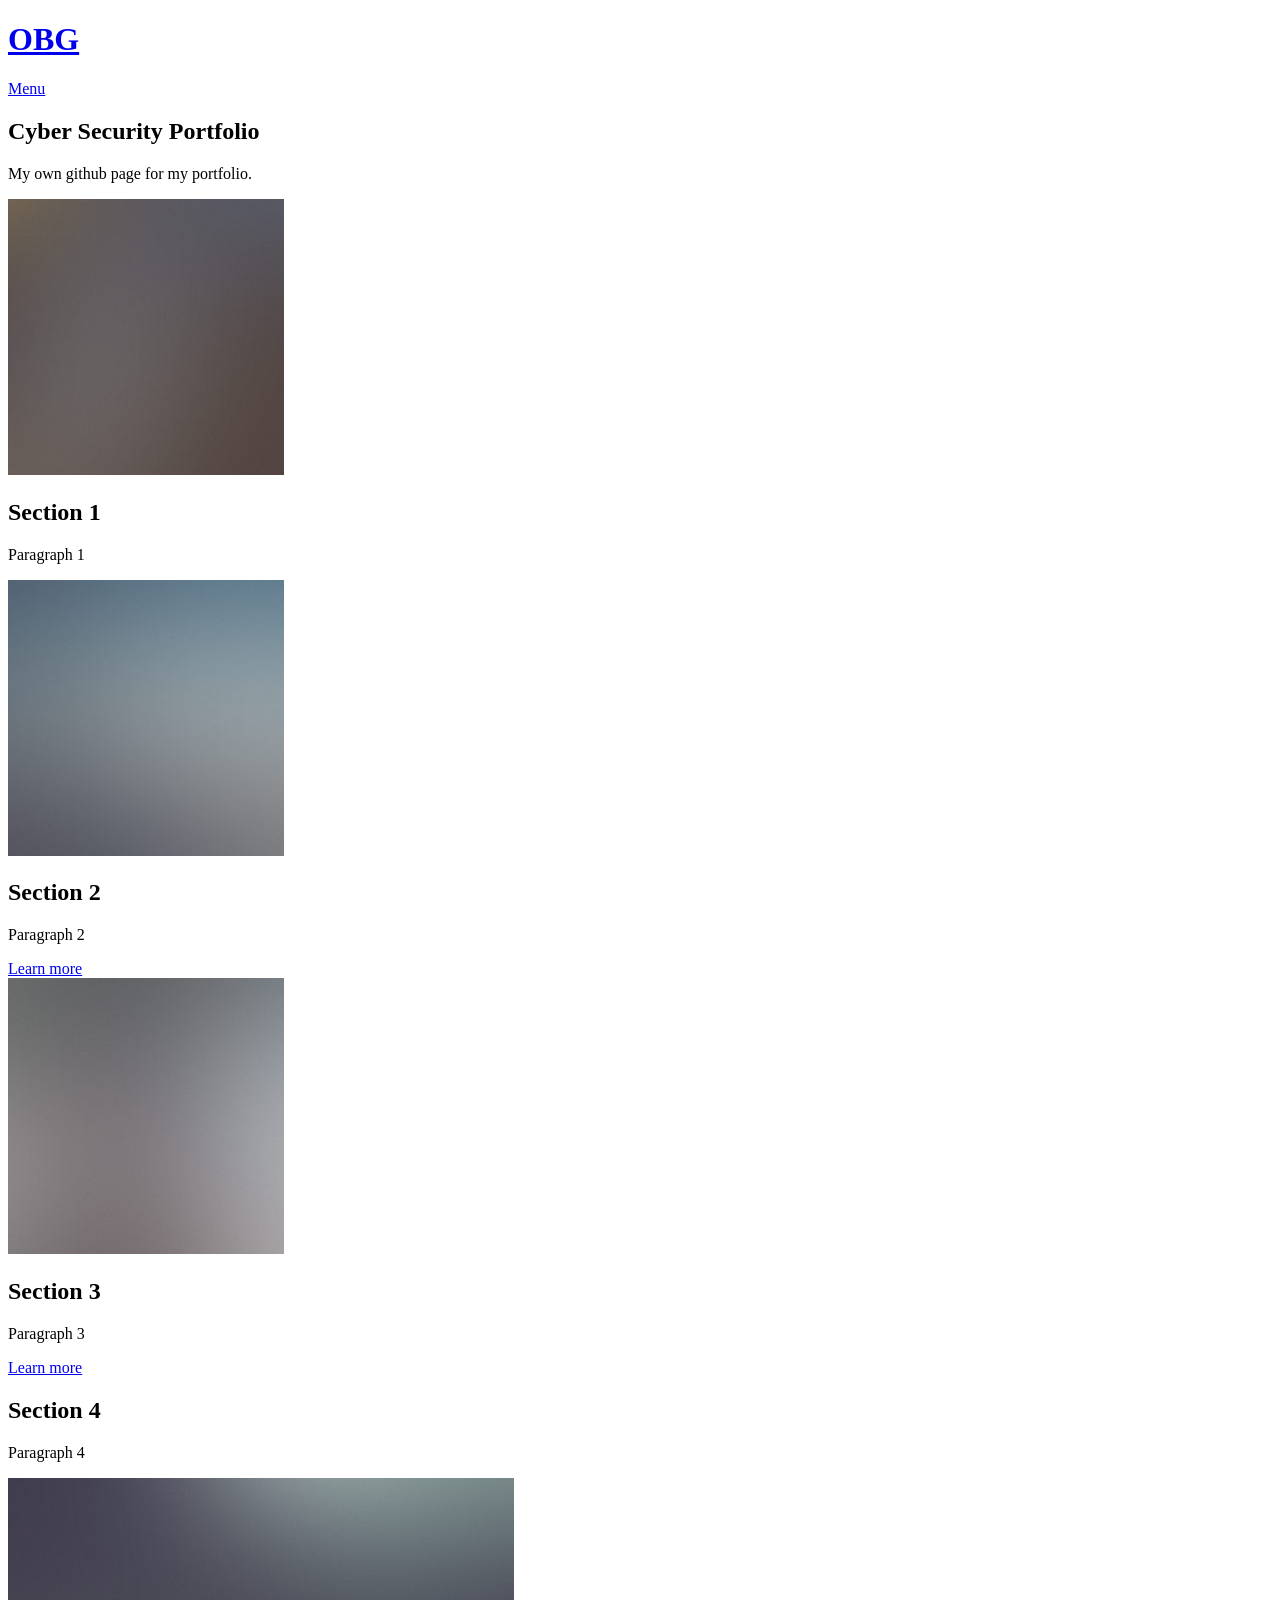
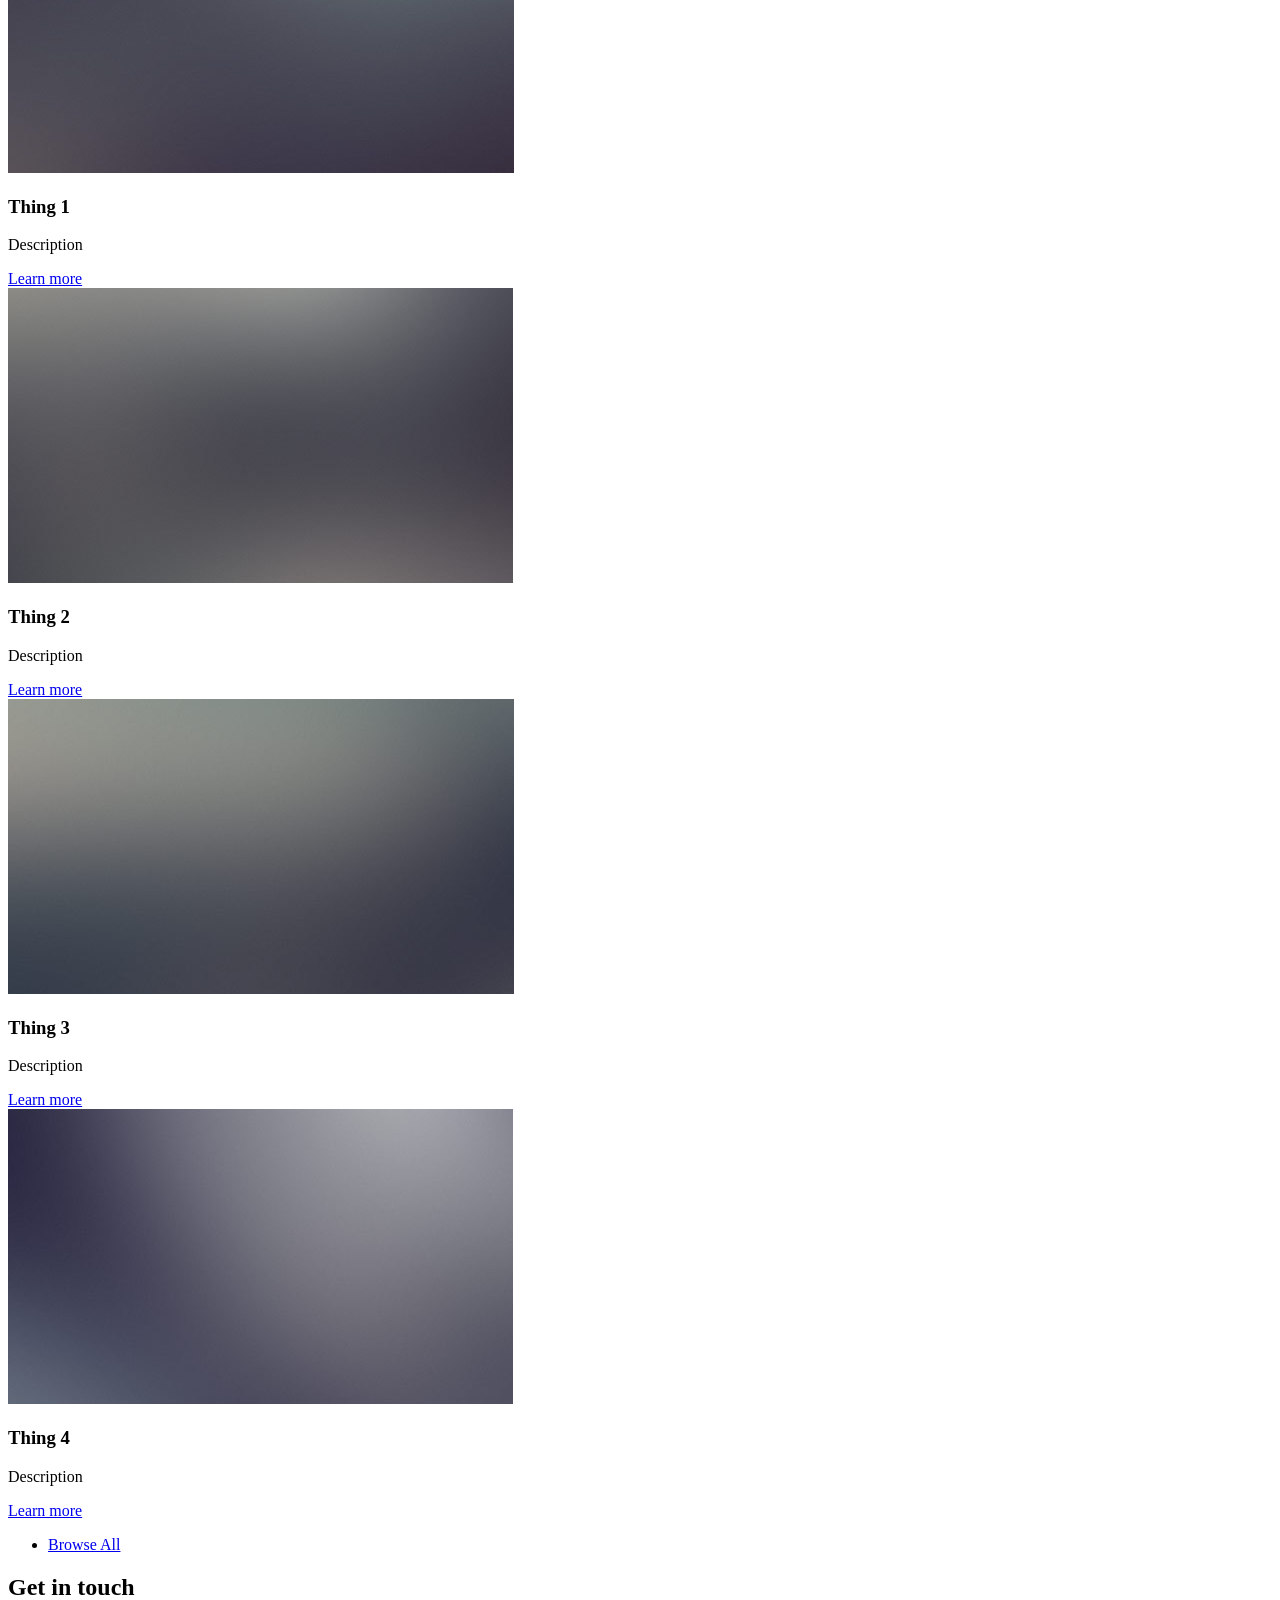
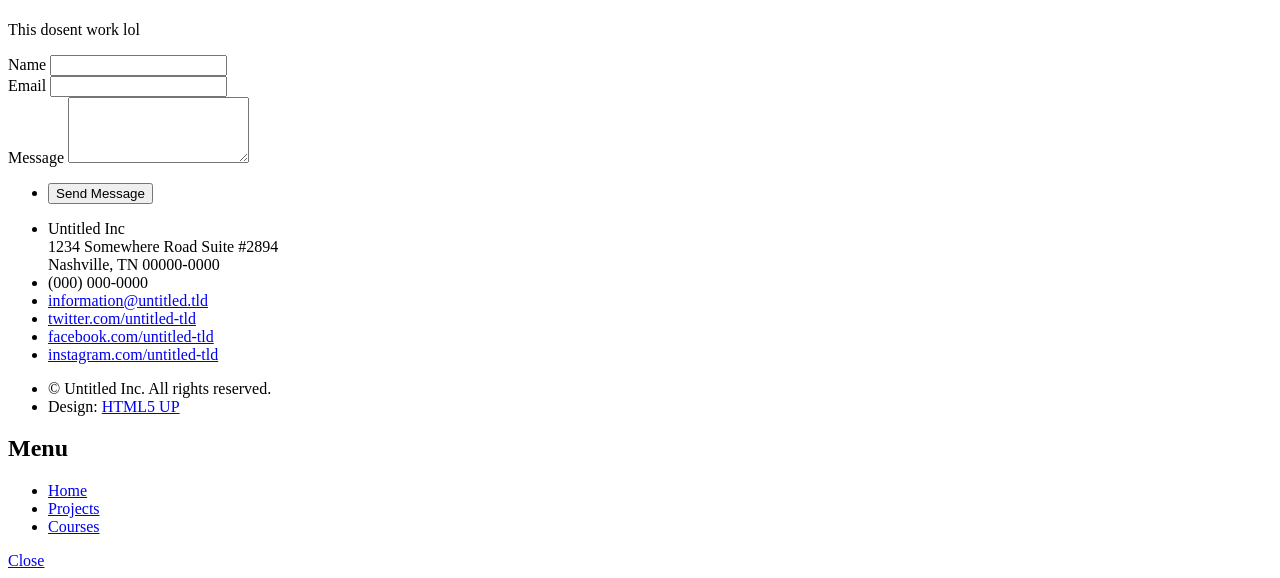
==== index.html @ 57b487f6 "Update index.html" ====
<!DOCTYPE HTML>
<!--
	Solid State by HTML5 UP
	html5up.net | @ajlkn
	Free for personal and commercial use under the CCA 3.0 license (html5up.net/license)
-->
<html>
	<head>
		<title>Solid State by HTML5 UP</title>
		<meta charset="utf-8" />
		<meta name="viewport" content="width=device-width, initial-scale=1, user-scalable=no" />
		<link rel="stylesheet" href="assets/css/main.css" />
		<noscript><link rel="stylesheet" href="assets/css/noscript.css" /></noscript>
	</head>
	<body class="is-preload">

		<!-- Page Wrapper -->
			<div id="page-wrapper">

				<!-- Header -->
					<header id="header" class="alt">
						<h1><a href="index.html">OBG</a></h1>
						<nav>
							<a href="#menu">Menu</a>
						</nav>
					</header>

				<!-- Menu -->
					<nav id="menu">
						<div class="inner">
							<h2>Menu</h2>
							<ul class="links">
								<li><a href="index.html">Home</a></li>
								<li><a href="generic.html">Projects</a></li>
								<li><a href="elements.html">Courses</a></li>
							</ul>
							<a href="#" class="close">Close</a>
						</div>
					</nav>

				<!-- Banner -->
					<section id="banner">
						<div class="inner">
							<div class="logo"><span class="icon fa-gem"></span></div>
							<h2>Cyber Security Portfolio</h2>
							<p>My own github page for my portfolio.</p>
						</div>
					</section>

				<!-- Wrapper -->
					<section id="wrapper">

						<!-- One -->
							<section id="one" class="wrapper spotlight style1">
								<div class="inner">
									<a href="#" class="image"><img src="images/pic01.jpg" alt="" /></a>
									<div class="content">
										<h2 class="major">Section 1</h2>
										<p>Paragraph 1</p>
									</div>
								</div>
							</section>

						<!-- Two -->
							<section id="two" class="wrapper alt spotlight style2">
								<div class="inner">
									<a href="#" class="image"><img src="images/pic02.jpg" alt="" /></a>
									<div class="content">
										<h2 class="major">Section 2</h2>
										<p>Paragraph 2</p>
										<a href="#" class="special">Learn more</a>
									</div>
								</div>
							</section>

						<!-- Three -->
							<section id="three" class="wrapper spotlight style3">
								<div class="inner">
									<a href="#" class="image"><img src="images/pic03.jpg" alt="" /></a>
									<div class="content">
										<h2 class="major">Section 3</h2>
										<p>Paragraph 3</p>
										<a href="#" class="special">Learn more</a>
									</div>
								</div>
							</section>

						<!-- Four -->
							<section id="four" class="wrapper alt style1">
								<div class="inner">
									<h2 class="major">Section 4</h2>
									<p>Paragraph 4</p>
									<section class="features">
										<article>
											<a href="#" class="image"><img src="images/pic04.jpg" alt="" /></a>
											<h3 class="major">Thing 1</h3>
											<p>Description</p>
											<a href="#" class="special">Learn more</a>
										</article>
										<article>
											<a href="#" class="image"><img src="images/pic05.jpg" alt="" /></a>
											<h3 class="major">Thing 2</h3>
											<p>Description</p>
											<a href="#" class="special">Learn more</a>
										</article>
										<article>
											<a href="#" class="image"><img src="images/pic06.jpg" alt="" /></a>
											<h3 class="major">Thing 3</h3>
											<p>Description</p>
											<a href="#" class="special">Learn more</a>
										</article>
										<article>
											<a href="#" class="image"><img src="images/pic07.jpg" alt="" /></a>
											<h3 class="major">Thing 4</h3>
											<p>Description</p>
											<a href="#" class="special">Learn more</a>
										</article>
									</section>
									<ul class="actions">
										<li><a href="#" class="button">Browse All</a></li>
									</ul>
								</div>
							</section>

					</section>

				<!-- Footer -->
					<section id="footer">
						<div class="inner">
							<h2 class="major">Get in touch</h2>
							<p>This dosent work lol</p>
							<form method="post" action="#">
								<div class="fields">
									<div class="field">
										<label for="name">Name</label>
										<input type="text" name="name" id="name" />
									</div>
									<div class="field">
										<label for="email">Email</label>
										<input type="email" name="email" id="email" />
									</div>
									<div class="field">
										<label for="message">Message</label>
										<textarea name="message" id="message" rows="4"></textarea>
									</div>
								</div>
								<ul class="actions">
									<li><input type="submit" value="Send Message" /></li>
								</ul>
							</form>
							<ul class="contact">
								<li class="icon solid fa-home">
									Untitled Inc<br />
									1234 Somewhere Road Suite #2894<br />
									Nashville, TN 00000-0000
								</li>
								<li class="icon solid fa-phone">(000) 000-0000</li>
								<li class="icon solid fa-envelope"><a href="#">information@untitled.tld</a></li>
								<li class="icon brands fa-twitter"><a href="#">twitter.com/untitled-tld</a></li>
								<li class="icon brands fa-facebook-f"><a href="#">facebook.com/untitled-tld</a></li>
								<li class="icon brands fa-instagram"><a href="#">instagram.com/untitled-tld</a></li>
							</ul>
							<ul class="copyright">
								<li>&copy; Untitled Inc. All rights reserved.</li><li>Design: <a href="http://html5up.net">HTML5 UP</a></li>
							</ul>
						</div>
					</section>

			</div>

		<!-- Scripts -->
			<script src="assets/js/jquery.min.js"></script>
			<script src="assets/js/jquery.scrollex.min.js"></script>
			<script src="assets/js/browser.min.js"></script>
			<script src="assets/js/breakpoints.min.js"></script>
			<script src="assets/js/util.js"></script>
			<script src="assets/js/main.js"></script>

	</body>
</html>
---- assets/css/main.css ----
@import url(fontawesome-all.min.css);
@import url("https://fonts.googleapis.com/css?family=Raleway:200,700|Source+Sans+Pro:300,600,300italic,600italic");

/*
	Solid State by HTML5 UP
	html5up.net | @ajlkn
	Free for personal and commercial use under the CCA 3.0 license (html5up.net/license)
*/

html, body, div, span, applet, object,
iframe, h1, h2, h3, h4, h5, h6, p, blockquote,
pre, a, abbr, acronym, address, big, cite,
code, del, dfn, em, img, ins, kbd, q, s, samp,
small, strike, strong, sub, sup, tt, var, b,
u, i, center, dl, dt, dd, ol, ul, li, fieldset,
form, label, legend, table, caption, tbody,
tfoot, thead, tr, th, td, article, aside,
canvas, details, embed, figure, figcaption,
footer, header, hgroup, menu, nav, output, ruby,
section, summary, time, mark, audio, video {
	margin: 0;
	padding: 0;
	border: 0;
	font-size: 100%;
	font: inherit;
	vertical-align: baseline;}

article, aside, details, figcaption, figure,
footer, header, hgroup, menu, nav, section {
	display: block;}

body {
	line-height: 1;
}

ol, ul {
	list-style: none;
}

blockquote, q {
	quotes: none;
}

	blockquote:before, blockquote:after, q:before, q:after {
		content: '';
		content: none;
	}

table {
	border-collapse: collapse;
	border-spacing: 0;
}

body {
	-webkit-text-size-adjust: none;
}

mark {
	background-color: transparent;
	color: inherit;
}

input::-moz-focus-inner {
	border: 0;
	padding: 0;
}

input, select, textarea {
	-moz-appearance: none;
	-webkit-appearance: none;
	-ms-appearance: none;
	appearance: none;
}

/* Basic */

	@-ms-viewport {
		width: device-width;
	}

	body {
		-ms-overflow-style: scrollbar;
	}

	@media screen and (max-width: 480px) {

		html, body {
			min-width: 320px;
		}

	}

	html {
		box-sizing: border-box;
	}

	*, *:before, *:after {
		box-sizing: inherit;
	}

	body {
		background-color: #2e3141;
		background-image: linear-gradient(to top, rgba(46, 49, 65, 0.8), rgba(46, 49, 65, 0.8)), url("../../images/bg.jpg");
		background-size: auto, cover;
		background-attachment: fixed, fixed;
		background-position: center, center;
	}

		body.is-preload *, body.is-preload *:before, body.is-preload *:after {
			-moz-animation: none !important;
			-webkit-animation: none !important;
			-ms-animation: none !important;
			animation: none !important;
			-moz-transition: none !important;
			-webkit-transition: none !important;
			-ms-transition: none !important;
			transition: none !important;
		}

/* Type */

	body, input, select, textarea {
		color: #ffffff;
		font-family: "Source Sans Pro", Helvetica, sans-serif;
		font-size: 16.5pt;
		font-weight: 300;
		line-height: 1.65;
	}

		@media screen and (max-width: 1680px) {

			body, input, select, textarea {
				font-size: 13pt;
			}

		}

		@media screen and (max-width: 1280px) {

			body, input, select, textarea {
				font-size: 12pt;
			}

		}

		@media screen and (max-width: 980px) {

			body, input, select, textarea {
				font-size: 12pt;
			}

		}

		@media screen and (max-width: 736px) {

			body, input, select, textarea {
				font-size: 12pt;
			}

		}

		@media screen and (max-width: 480px) {

			body, input, select, textarea {
				font-size: 12pt;
			}

		}

	a {
		-moz-transition: color 0.2s ease-in-out, border-bottom-color 0.2s ease-in-out;
		-webkit-transition: color 0.2s ease-in-out, border-bottom-color 0.2s ease-in-out;
		-ms-transition: color 0.2s ease-in-out, border-bottom-color 0.2s ease-in-out;
		transition: color 0.2s ease-in-out, border-bottom-color 0.2s ease-in-out;
		border-bottom: dotted 1px rgba(255, 255, 255, 0.35);
		color: #ffffff;
		text-decoration: none;
	}

		a:hover {
			border-bottom-color: transparent;
			color: #ffffff !important;
		}

		a.special:not(.button) {
			text-decoration: none;
			border-bottom: 0;
			display: block;
			font-family: Raleway, Helvetica, sans-serif;
			font-size: 0.8em;
			font-weight: 700;
			letter-spacing: 0.1em;
			margin: 0 0 2em 0;
			text-transform: uppercase;
		}

			a.special:not(.button):before {
				-moz-osx-font-smoothing: grayscale;
				-webkit-font-smoothing: antialiased;
				display: inline-block;
				font-style: normal;
				font-variant: normal;
				text-rendering: auto;
				line-height: 1;
				text-transform: none !important;
				font-family: 'Font Awesome 5 Free';
				font-weight: 900;
			}

			a.special:not(.button):before {
				-moz-transition: background-color 0.2s ease-in-out;
				-webkit-transition: background-color 0.2s ease-in-out;
				-ms-transition: background-color 0.2s ease-in-out;
				transition: background-color 0.2s ease-in-out;
				border-radius: 100%;
				border: solid 2px rgba(255, 255, 255, 0.125);
				content: '\f105';
				display: inline-block;
				font-size: 1.25em;
				height: 2em;
				line-height: 1.75em;
				margin-right: 0.85em;
				text-align: center;
				text-indent: 0.15em;
				vertical-align: middle;
				width: 2em;
			}

			a.special:not(.button):hover:before {
				background-color: rgba(255, 255, 255, 0.025);
			}

			a.special:not(.button):active:before {
				background-color: rgba(255, 255, 255, 0.075);
			}

	strong, b {
		color: #ffffff;
		font-weight: 600;
	}

	em, i {
		font-style: italic;
	}

	p {
		margin: 0 0 2em 0;
	}

	h1, h2, h3, h4, h5, h6 {
		color: #ffffff;
		font-family: Raleway, Helvetica, sans-serif;
		font-weight: 700;
		letter-spacing: 0.1em;
		margin: 0 0 1em 0;
		text-transform: uppercase;
	}

		h1 a, h2 a, h3 a, h4 a, h5 a, h6 a {
			color: inherit;
			text-decoration: none;
			border-bottom: 0;
		}

		h1 span, h2 span, h3 span, h4 span, h5 span, h6 span {
			font-weight: 200;
		}

		h1.major, h2.major, h3.major, h4.major, h5.major, h6.major {
			padding-bottom: 1em;
			border-bottom: solid 2px rgba(255, 255, 255, 0.125);
		}

	h2 {
		font-size: 1.2em;
	}

	h3 {
		font-size: 0.9em;
	}

	h4 {
		font-size: 0.7em;
	}

	h5 {
		font-size: 0.7em;
	}

	h6 {
		font-size: 0.7em;
	}

	@media screen and (max-width: 736px) {

		h2 {
			font-size: 1em;
		}

		h3 {
			font-size: 0.8em;
		}

	}

	sub {
		font-size: 0.8em;
		position: relative;
		top: 0.5em;
	}

	sup {
		font-size: 0.8em;
		position: relative;
		top: -0.5em;
	}

	blockquote {
		border-left: solid 4px rgba(255, 255, 255, 0.125);
		font-style: italic;
		margin: 0 0 2em 0;
		padding: 0.5em 0 0.5em 2em;
	}

	code {
		background: rgba(255, 255, 255, 0.025);
		border-radius: 5px;
		border: solid 2px rgba(255, 255, 255, 0.125);
		font-family: "Courier New", monospace;
		font-size: 0.9em;
		margin: 0 0.25em;
		padding: 0.25em 0.65em;
	}

	pre {
		-webkit-overflow-scrolling: touch;
		font-family: "Courier New", monospace;
		font-size: 0.9em;
		margin: 0 0 2em 0;
	}

		pre code {
			display: block;
			line-height: 1.75em;
			padding: 1em 1.5em;
			overflow-x: auto;
		}

	hr {
		border: 0;
		border-bottom: solid 2px rgba(255, 255, 255, 0.125);
		margin: 2.5em 0;
	}

		hr.major {
			margin: 4em 0;
		}

	.align-left {
		text-align: left;
	}

	.align-center {
		text-align: center;
	}

	.align-right {
		text-align: right;
	}

/* Row */

	.row {
		display: flex;
		flex-wrap: wrap;
		box-sizing: border-box;
		align-items: stretch;
	}

		.row > * {
			box-sizing: border-box;
		}

		.row.gtr-uniform > * > :last-child {
			margin-bottom: 0;
		}

		.row.aln-left {
			justify-content: flex-start;
		}

		.row.aln-center {
			justify-content: center;
		}

		.row.aln-right {
			justify-content: flex-end;
		}

		.row.aln-top {
			align-items: flex-start;
		}

		.row.aln-middle {
			align-items: center;
		}

		.row.aln-bottom {
			align-items: flex-end;
		}

		.row > .imp {
			order: -1;
		}

		.row > .col-1 {
			width: 8.33333%;
		}

		.row > .off-1 {
			margin-left: 8.33333%;
		}

		.row > .col-2 {
			width: 16.66667%;
		}

		.row > .off-2 {
			margin-left: 16.66667%;
		}

		.row > .col-3 {
			width: 25%;
		}

		.row > .off-3 {
			margin-left: 25%;
		}

		.row > .col-4 {
			width: 33.33333%;
		}

		.row > .off-4 {
			margin-left: 33.33333%;
		}

		.row > .col-5 {
			width: 41.66667%;
		}

		.row > .off-5 {
			margin-left: 41.66667%;
		}

		.row > .col-6 {
			width: 50%;
		}

		.row > .off-6 {
			margin-left: 50%;
		}

		.row > .col-7 {
			width: 58.33333%;
		}

		.row > .off-7 {
			margin-left: 58.33333%;
		}

		.row > .col-8 {
			width: 66.66667%;
		}

		.row > .off-8 {
			margin-left: 66.66667%;
		}

		.row > .col-9 {
			width: 75%;
		}

		.row > .off-9 {
			margin-left: 75%;
		}

		.row > .col-10 {
			width: 83.33333%;
		}

		.row > .off-10 {
			margin-left: 83.33333%;
		}

		.row > .col-11 {
			width: 91.66667%;
		}

		.row > .off-11 {
			margin-left: 91.66667%;
		}

		.row > .col-12 {
			width: 100%;
		}

		.row > .off-12 {
			margin-left: 100%;
		}

		.row.gtr-0 {
			margin-top: 0;
			margin-left: 0em;
		}

			.row.gtr-0 > * {
				padding: 0 0 0 0em;
			}

			.row.gtr-0.gtr-uniform {
				margin-top: 0em;
			}

				.row.gtr-0.gtr-uniform > * {
					padding-top: 0em;
				}

		.row.gtr-25 {
			margin-top: 0;
			margin-left: -0.4375em;
		}

			.row.gtr-25 > * {
				padding: 0 0 0 0.4375em;
			}

			.row.gtr-25.gtr-uniform {
				margin-top: -0.4375em;
			}

				.row.gtr-25.gtr-uniform > * {
					padding-top: 0.4375em;
				}

		.row.gtr-50 {
			margin-top: 0;
			margin-left: -0.875em;
		}

			.row.gtr-50 > * {
				padding: 0 0 0 0.875em;
			}

			.row.gtr-50.gtr-uniform {
				margin-top: -0.875em;
			}

				.row.gtr-50.gtr-uniform > * {
					padding-top: 0.875em;
				}

		.row {
			margin-top: 0;
			margin-left: -1.75em;
		}

			.row > * {
				padding: 0 0 0 1.75em;
			}

			.row.gtr-uniform {
				margin-top: -1.75em;
			}

				.row.gtr-uniform > * {
					padding-top: 1.75em;
				}

		.row.gtr-150 {
			margin-top: 0;
			margin-left: -2.625em;
		}

			.row.gtr-150 > * {
				padding: 0 0 0 2.625em;
			}

			.row.gtr-150.gtr-uniform {
				margin-top: -2.625em;
			}

				.row.gtr-150.gtr-uniform > * {
					padding-top: 2.625em;
				}

		.row.gtr-200 {
			margin-top: 0;
			margin-left: -3.5em;
		}

			.row.gtr-200 > * {
				padding: 0 0 0 3.5em;
			}

			.row.gtr-200.gtr-uniform {
				margin-top: -3.5em;
			}

				.row.gtr-200.gtr-uniform > * {
					padding-top: 3.5em;
				}

		@media screen and (max-width: 1680px) {

			.row {
				display: flex;
				flex-wrap: wrap;
				box-sizing: border-box;
				align-items: stretch;
			}

				.row > * {
					box-sizing: border-box;
				}

				.row.gtr-uniform > * > :last-child {
					margin-bottom: 0;
				}

				.row.aln-left {
					justify-content: flex-start;
				}

				.row.aln-center {
					justify-content: center;
				}

				.row.aln-right {
					justify-content: flex-end;
				}

				.row.aln-top {
					align-items: flex-start;
				}

				.row.aln-middle {
					align-items: center;
				}

				.row.aln-bottom {
					align-items: flex-end;
				}

				.row > .imp-xlarge {
					order: -1;
				}

				.row > .col-1-xlarge {
					width: 8.33333%;
				}

				.row > .off-1-xlarge {
					margin-left: 8.33333%;
				}

				.row > .col-2-xlarge {
					width: 16.66667%;
				}

				.row > .off-2-xlarge {
					margin-left: 16.66667%;
				}

				.row > .col-3-xlarge {
					width: 25%;
				}

				.row > .off-3-xlarge {
					margin-left: 25%;
				}

				.row > .col-4-xlarge {
					width: 33.33333%;
				}

				.row > .off-4-xlarge {
					margin-left: 33.33333%;
				}

				.row > .col-5-xlarge {
					width: 41.66667%;
				}

				.row > .off-5-xlarge {
					margin-left: 41.66667%;
				}

				.row > .col-6-xlarge {
					width: 50%;
				}

				.row > .off-6-xlarge {
					margin-left: 50%;
				}

				.row > .col-7-xlarge {
					width: 58.33333%;
				}

				.row > .off-7-xlarge {
					margin-left: 58.33333%;
				}

				.row > .col-8-xlarge {
					width: 66.66667%;
				}

				.row > .off-8-xlarge {
					margin-left: 66.66667%;
				}

				.row > .col-9-xlarge {
					width: 75%;
				}

				.row > .off-9-xlarge {
					margin-left: 75%;
				}

				.row > .col-10-xlarge {
					width: 83.33333%;
				}

				.row > .off-10-xlarge {
					margin-left: 83.33333%;
				}

				.row > .col-11-xlarge {
					width: 91.66667%;
				}

				.row > .off-11-xlarge {
					margin-left: 91.66667%;
				}

				.row > .col-12-xlarge {
					width: 100%;
				}

				.row > .off-12-xlarge {
					margin-left: 100%;
				}

				.row.gtr-0 {
					margin-top: 0;
					margin-left: 0em;
				}

					.row.gtr-0 > * {
						padding: 0 0 0 0em;
					}

					.row.gtr-0.gtr-uniform {
						margin-top: 0em;
					}

						.row.gtr-0.gtr-uniform > * {
							padding-top: 0em;
						}

				.row.gtr-25 {
					margin-top: 0;
					margin-left: -0.4375em;
				}

					.row.gtr-25 > * {
						padding: 0 0 0 0.4375em;
					}

					.row.gtr-25.gtr-uniform {
						margin-top: -0.4375em;
					}

						.row.gtr-25.gtr-uniform > * {
							padding-top: 0.4375em;
						}

				.row.gtr-50 {
					margin-top: 0;
					margin-left: -0.875em;
				}

					.row.gtr-50 > * {
						padding: 0 0 0 0.875em;
					}

					.row.gtr-50.gtr-uniform {
						margin-top: -0.875em;
					}

						.row.gtr-50.gtr-uniform > * {
							padding-top: 0.875em;
						}

				.row {
					margin-top: 0;
					margin-left: -1.75em;
				}

					.row > * {
						padding: 0 0 0 1.75em;
					}

					.row.gtr-uniform {
						margin-top: -1.75em;
					}

						.row.gtr-uniform > * {
							padding-top: 1.75em;
						}

				.row.gtr-150 {
					margin-top: 0;
					margin-left: -2.625em;
				}

					.row.gtr-150 > * {
						padding: 0 0 0 2.625em;
					}

					.row.gtr-150.gtr-uniform {
						margin-top: -2.625em;
					}

						.row.gtr-150.gtr-uniform > * {
							padding-top: 2.625em;
						}

				.row.gtr-200 {
					margin-top: 0;
					margin-left: -3.5em;
				}

					.row.gtr-200 > * {
						padding: 0 0 0 3.5em;
					}

					.row.gtr-200.gtr-uniform {
						margin-top: -3.5em;
					}

						.row.gtr-200.gtr-uniform > * {
							padding-top: 3.5em;
						}

		}

		@media screen and (max-width: 1280px) {

			.row {
				display: flex;
				flex-wrap: wrap;
				box-sizing: border-box;
				align-items: stretch;
			}

				.row > * {
					box-sizing: border-box;
				}

				.row.gtr-uniform > * > :last-child {
					margin-bottom: 0;
				}

				.row.aln-left {
					justify-content: flex-start;
				}

				.row.aln-center {
					justify-content: center;
				}

				.row.aln-right {
					justify-content: flex-end;
				}

				.row.aln-top {
					align-items: flex-start;
				}

				.row.aln-middle {
					align-items: center;
				}

				.row.aln-bottom {
					align-items: flex-end;
				}

				.row > .imp-large {
					order: -1;
				}

				.row > .col-1-large {
					width: 8.33333%;
				}

				.row > .off-1-large {
					margin-left: 8.33333%;
				}

				.row > .col-2-large {
					width: 16.66667%;
				}

				.row > .off-2-large {
					margin-left: 16.66667%;
				}

				.row > .col-3-large {
					width: 25%;
				}

				.row > .off-3-large {
					margin-left: 25%;
				}

				.row > .col-4-large {
					width: 33.33333%;
				}

				.row > .off-4-large {
					margin-left: 33.33333%;
				}

				.row > .col-5-large {
					width: 41.66667%;
				}

				.row > .off-5-large {
					margin-left: 41.66667%;
				}

				.row > .col-6-large {
					width: 50%;
				}

				.row > .off-6-large {
					margin-left: 50%;
				}

				.row > .col-7-large {
					width: 58.33333%;
				}

				.row > .off-7-large {
					margin-left: 58.33333%;
				}

				.row > .col-8-large {
					width: 66.66667%;
				}

				.row > .off-8-large {
					margin-left: 66.66667%;
				}

				.row > .col-9-large {
					width: 75%;
				}

				.row > .off-9-large {
					margin-left: 75%;
				}

				.row > .col-10-large {
					width: 83.33333%;
				}

				.row > .off-10-large {
					margin-left: 83.33333%;
				}

				.row > .col-11-large {
					width: 91.66667%;
				}

				.row > .off-11-large {
					margin-left: 91.66667%;
				}

				.row > .col-12-large {
					width: 100%;
				}

				.row > .off-12-large {
					margin-left: 100%;
				}

				.row.gtr-0 {
					margin-top: 0;
					margin-left: 0em;
				}

					.row.gtr-0 > * {
						padding: 0 0 0 0em;
					}

					.row.gtr-0.gtr-uniform {
						margin-top: 0em;
					}

						.row.gtr-0.gtr-uniform > * {
							padding-top: 0em;
						}

				.row.gtr-25 {
					margin-top: 0;
					margin-left: -0.4375em;
				}

					.row.gtr-25 > * {
						padding: 0 0 0 0.4375em;
					}

					.row.gtr-25.gtr-uniform {
						margin-top: -0.4375em;
					}

						.row.gtr-25.gtr-uniform > * {
							padding-top: 0.4375em;
						}

				.row.gtr-50 {
					margin-top: 0;
					margin-left: -0.875em;
				}

					.row.gtr-50 > * {
						padding: 0 0 0 0.875em;
					}

					.row.gtr-50.gtr-uniform {
						margin-top: -0.875em;
					}

						.row.gtr-50.gtr-uniform > * {
							padding-top: 0.875em;
						}

				.row {
					margin-top: 0;
					margin-left: -1.75em;
				}

					.row > * {
						padding: 0 0 0 1.75em;
					}

					.row.gtr-uniform {
						margin-top: -1.75em;
					}

						.row.gtr-uniform > * {
							padding-top: 1.75em;
						}

				.row.gtr-150 {
					margin-top: 0;
					margin-left: -2.625em;
				}

					.row.gtr-150 > * {
						padding: 0 0 0 2.625em;
					}

					.row.gtr-150.gtr-uniform {
						margin-top: -2.625em;
					}

						.row.gtr-150.gtr-uniform > * {
							padding-top: 2.625em;
						}

				.row.gtr-200 {
					margin-top: 0;
					margin-left: -3.5em;
				}

					.row.gtr-200 > * {
						padding: 0 0 0 3.5em;
					}

					.row.gtr-200.gtr-uniform {
						margin-top: -3.5em;
					}

						.row.gtr-200.gtr-uniform > * {
							padding-top: 3.5em;
						}

		}

		@media screen and (max-width: 980px) {

			.row {
				display: flex;
				flex-wrap: wrap;
				box-sizing: border-box;
				align-items: stretch;
			}

				.row > * {
					box-sizing: border-box;
				}

				.row.gtr-uniform > * > :last-child {
					margin-bottom: 0;
				}

				.row.aln-left {
					justify-content: flex-start;
				}

				.row.aln-center {
					justify-content: center;
				}

				.row.aln-right {
					justify-content: flex-end;
				}

				.row.aln-top {
					align-items: flex-start;
				}

				.row.aln-middle {
					align-items: center;
				}

				.row.aln-bottom {
					align-items: flex-end;
				}

				.row > .imp-medium {
					order: -1;
				}

				.row > .col-1-medium {
					width: 8.33333%;
				}

				.row > .off-1-medium {
					margin-left: 8.33333%;
				}

				.row > .col-2-medium {
					width: 16.66667%;
				}

				.row > .off-2-medium {
					margin-left: 16.66667%;
				}

				.row > .col-3-medium {
					width: 25%;
				}

				.row > .off-3-medium {
					margin-left: 25%;
				}

				.row > .col-4-medium {
					width: 33.33333%;
				}

				.row > .off-4-medium {
					margin-left: 33.33333%;
				}

				.row > .col-5-medium {
					width: 41.66667%;
				}

				.row > .off-5-medium {
					margin-left: 41.66667%;
				}

				.row > .col-6-medium {
					width: 50%;
				}

				.row > .off-6-medium {
					margin-left: 50%;
				}

				.row > .col-7-medium {
					width: 58.33333%;
				}

				.row > .off-7-medium {
					margin-left: 58.33333%;
				}

				.row > .col-8-medium {
					width: 66.66667%;
				}

				.row > .off-8-medium {
					margin-left: 66.66667%;
				}

				.row > .col-9-medium {
					width: 75%;
				}

				.row > .off-9-medium {
					margin-left: 75%;
				}

				.row > .col-10-medium {
					width: 83.33333%;
				}

				.row > .off-10-medium {
					margin-left: 83.33333%;
				}

				.row > .col-11-medium {
					width: 91.66667%;
				}

				.row > .off-11-medium {
					margin-left: 91.66667%;
				}

				.row > .col-12-medium {
					width: 100%;
				}

				.row > .off-12-medium {
					margin-left: 100%;
				}

				.row.gtr-0 {
					margin-top: 0;
					margin-left: 0em;
				}

					.row.gtr-0 > * {
						padding: 0 0 0 0em;
					}

					.row.gtr-0.gtr-uniform {
						margin-top: 0em;
					}

						.row.gtr-0.gtr-uniform > * {
							padding-top: 0em;
						}

				.row.gtr-25 {
					margin-top: 0;
					margin-left: -0.4375em;
				}

					.row.gtr-25 > * {
						padding: 0 0 0 0.4375em;
					}

					.row.gtr-25.gtr-uniform {
						margin-top: -0.4375em;
					}

						.row.gtr-25.gtr-uniform > * {
							padding-top: 0.4375em;
						}

				.row.gtr-50 {
					margin-top: 0;
					margin-left: -0.875em;
				}

					.row.gtr-50 > * {
						padding: 0 0 0 0.875em;
					}

					.row.gtr-50.gtr-uniform {
						margin-top: -0.875em;
					}

						.row.gtr-50.gtr-uniform > * {
							padding-top: 0.875em;
						}

				.row {
					margin-top: 0;
					margin-left: -1.75em;
				}

					.row > * {
						padding: 0 0 0 1.75em;
					}

					.row.gtr-uniform {
						margin-top: -1.75em;
					}

						.row.gtr-uniform > * {
							padding-top: 1.75em;
						}

				.row.gtr-150 {
					margin-top: 0;
					margin-left: -2.625em;
				}

					.row.gtr-150 > * {
						padding: 0 0 0 2.625em;
					}

					.row.gtr-150.gtr-uniform {
						margin-top: -2.625em;
					}

						.row.gtr-150.gtr-uniform > * {
							padding-top: 2.625em;
						}

				.row.gtr-200 {
					margin-top: 0;
					margin-left: -3.5em;
				}

					.row.gtr-200 > * {
						padding: 0 0 0 3.5em;
					}

					.row.gtr-200.gtr-uniform {
						margin-top: -3.5em;
					}

						.row.gtr-200.gtr-uniform > * {
							padding-top: 3.5em;
						}

		}

		@media screen and (max-width: 736px) {

			.row {
				display: flex;
				flex-wrap: wrap;
				box-sizing: border-box;
				align-items: stretch;
			}

				.row > * {
					box-sizing: border-box;
				}

				.row.gtr-uniform > * > :last-child {
					margin-bottom: 0;
				}

				.row.aln-left {
					justify-content: flex-start;
				}

				.row.aln-center {
					justify-content: center;
				}

				.row.aln-right {
					justify-content: flex-end;
				}

				.row.aln-top {
					align-items: flex-start;
				}

				.row.aln-middle {
					align-items: center;
				}

				.row.aln-bottom {
					align-items: flex-end;
				}

				.row > .imp-small {
					order: -1;
				}

				.row > .col-1-small {
					width: 8.33333%;
				}

				.row > .off-1-small {
					margin-left: 8.33333%;
				}

				.row > .col-2-small {
					width: 16.66667%;
				}

				.row > .off-2-small {
					margin-left: 16.66667%;
				}

				.row > .col-3-small {
					width: 25%;
				}

				.row > .off-3-small {
					margin-left: 25%;
				}

				.row > .col-4-small {
					width: 33.33333%;
				}

				.row > .off-4-small {
					margin-left: 33.33333%;
				}

				.row > .col-5-small {
					width: 41.66667%;
				}

				.row > .off-5-small {
					margin-left: 41.66667%;
				}

				.row > .col-6-small {
					width: 50%;
				}

				.row > .off-6-small {
					margin-left: 50%;
				}

				.row > .col-7-small {
					width: 58.33333%;
				}

				.row > .off-7-small {
					margin-left: 58.33333%;
				}

				.row > .col-8-small {
					width: 66.66667%;
				}

				.row > .off-8-small {
					margin-left: 66.66667%;
				}

				.row > .col-9-small {
					width: 75%;
				}

				.row > .off-9-small {
					margin-left: 75%;
				}

				.row > .col-10-small {
					width: 83.33333%;
				}

				.row > .off-10-small {
					margin-left: 83.33333%;
				}

				.row > .col-11-small {
					width: 91.66667%;
				}

				.row > .off-11-small {
					margin-left: 91.66667%;
				}

				.row > .col-12-small {
					width: 100%;
				}

				.row > .off-12-small {
					margin-left: 100%;
				}

				.row.gtr-0 {
					margin-top: 0;
					margin-left: 0em;
				}

					.row.gtr-0 > * {
						padding: 0 0 0 0em;
					}

					.row.gtr-0.gtr-uniform {
						margin-top: 0em;
					}

						.row.gtr-0.gtr-uniform > * {
							padding-top: 0em;
						}

				.row.gtr-25 {
					margin-top: 0;
					margin-left: -0.3125em;
				}

					.row.gtr-25 > * {
						padding: 0 0 0 0.3125em;
					}

					.row.gtr-25.gtr-uniform {
						margin-top: -0.3125em;
					}

						.row.gtr-25.gtr-uniform > * {
							padding-top: 0.3125em;
						}

				.row.gtr-50 {
					margin-top: 0;
					margin-left: -0.625em;
				}

					.row.gtr-50 > * {
						padding: 0 0 0 0.625em;
					}

					.row.gtr-50.gtr-uniform {
						margin-top: -0.625em;
					}

						.row.gtr-50.gtr-uniform > * {
							padding-top: 0.625em;
						}

				.row {
					margin-top: 0;
					margin-left: -1.25em;
				}

					.row > * {
						padding: 0 0 0 1.25em;
					}

					.row.gtr-uniform {
						margin-top: -1.25em;
					}

						.row.gtr-uniform > * {
							padding-top: 1.25em;
						}

				.row.gtr-150 {
					margin-top: 0;
					margin-left: -1.875em;
				}

					.row.gtr-150 > * {
						padding: 0 0 0 1.875em;
					}

					.row.gtr-150.gtr-uniform {
						margin-top: -1.875em;
					}

						.row.gtr-150.gtr-uniform > * {
							padding-top: 1.875em;
						}

				.row.gtr-200 {
					margin-top: 0;
					margin-left: -2.5em;
				}

					.row.gtr-200 > * {
						padding: 0 0 0 2.5em;
					}

					.row.gtr-200.gtr-uniform {
						margin-top: -2.5em;
					}

						.row.gtr-200.gtr-uniform > * {
							padding-top: 2.5em;
						}

		}

		@media screen and (max-width: 480px) {

			.row {
				display: flex;
				flex-wrap: wrap;
				box-sizing: border-box;
				align-items: stretch;
			}

				.row > * {
					box-sizing: border-box;
				}

				.row.gtr-uniform > * > :last-child {
					margin-bottom: 0;
				}

				.row.aln-left {
					justify-content: flex-start;
				}

				.row.aln-center {
					justify-content: center;
				}

				.row.aln-right {
					justify-content: flex-end;
				}

				.row.aln-top {
					align-items: flex-start;
				}

				.row.aln-middle {
					align-items: center;
				}

				.row.aln-bottom {
					align-items: flex-end;
				}

				.row > .imp-xsmall {
					order: -1;
				}

				.row > .col-1-xsmall {
					width: 8.33333%;
				}

				.row > .off-1-xsmall {
					margin-left: 8.33333%;
				}

				.row > .col-2-xsmall {
					width: 16.66667%;
				}

				.row > .off-2-xsmall {
					margin-left: 16.66667%;
				}

				.row > .col-3-xsmall {
					width: 25%;
				}

				.row > .off-3-xsmall {
					margin-left: 25%;
				}

				.row > .col-4-xsmall {
					width: 33.33333%;
				}

				.row > .off-4-xsmall {
					margin-left: 33.33333%;
				}

				.row > .col-5-xsmall {
					width: 41.66667%;
				}

				.row > .off-5-xsmall {
					margin-left: 41.66667%;
				}

				.row > .col-6-xsmall {
					width: 50%;
				}

				.row > .off-6-xsmall {
					margin-left: 50%;
				}

				.row > .col-7-xsmall {
					width: 58.33333%;
				}

				.row > .off-7-xsmall {
					margin-left: 58.33333%;
				}

				.row > .col-8-xsmall {
					width: 66.66667%;
				}

				.row > .off-8-xsmall {
					margin-left: 66.66667%;
				}

				.row > .col-9-xsmall {
					width: 75%;
				}

				.row > .off-9-xsmall {
					margin-left: 75%;
				}

				.row > .col-10-xsmall {
					width: 83.33333%;
				}

				.row > .off-10-xsmall {
					margin-left: 83.33333%;
				}

				.row > .col-11-xsmall {
					width: 91.66667%;
				}

				.row > .off-11-xsmall {
					margin-left: 91.66667%;
				}

				.row > .col-12-xsmall {
					width: 100%;
				}

				.row > .off-12-xsmall {
					margin-left: 100%;
				}

				.row.gtr-0 {
					margin-top: 0;
					margin-left: 0em;
				}

					.row.gtr-0 > * {
						padding: 0 0 0 0em;
					}

					.row.gtr-0.gtr-uniform {
						margin-top: 0em;
					}

						.row.gtr-0.gtr-uniform > * {
							padding-top: 0em;
						}

				.row.gtr-25 {
					margin-top: 0;
					margin-left: -0.3125em;
				}

					.row.gtr-25 > * {
						padding: 0 0 0 0.3125em;
					}

					.row.gtr-25.gtr-uniform {
						margin-top: -0.3125em;
					}

						.row.gtr-25.gtr-uniform > * {
							padding-top: 0.3125em;
						}

				.row.gtr-50 {
					margin-top: 0;
					margin-left: -0.625em;
				}

					.row.gtr-50 > * {
						padding: 0 0 0 0.625em;
					}

					.row.gtr-50.gtr-uniform {
						margin-top: -0.625em;
					}

						.row.gtr-50.gtr-uniform > * {
							padding-top: 0.625em;
						}

				.row {
					margin-top: 0;
					margin-left: -1.25em;
				}

					.row > * {
						padding: 0 0 0 1.25em;
					}

					.row.gtr-uniform {
						margin-top: -1.25em;
					}

						.row.gtr-uniform > * {
							padding-top: 1.25em;
						}

				.row.gtr-150 {
					margin-top: 0;
					margin-left: -1.875em;
				}

					.row.gtr-150 > * {
						padding: 0 0 0 1.875em;
					}

					.row.gtr-150.gtr-uniform {
						margin-top: -1.875em;
					}

						.row.gtr-150.gtr-uniform > * {
							padding-top: 1.875em;
						}

				.row.gtr-200 {
					margin-top: 0;
					margin-left: -2.5em;
				}

					.row.gtr-200 > * {
						padding: 0 0 0 2.5em;
					}

					.row.gtr-200.gtr-uniform {
						margin-top: -2.5em;
					}

						.row.gtr-200.gtr-uniform > * {
							padding-top: 2.5em;
						}

		}

		@media screen and (max-width: 360px) {

			.row {
				display: flex;
				flex-wrap: wrap;
				box-sizing: border-box;
				align-items: stretch;
			}

				.row > * {
					box-sizing: border-box;
				}

				.row.gtr-uniform > * > :last-child {
					margin-bottom: 0;
				}

				.row.aln-left {
					justify-content: flex-start;
				}

				.row.aln-center {
					justify-content: center;
				}

				.row.aln-right {
					justify-content: flex-end;
				}

				.row.aln-top {
					align-items: flex-start;
				}

				.row.aln-middle {
					align-items: center;
				}

				.row.aln-bottom {
					align-items: flex-end;
				}

				.row > .imp-xxsmall {
					order: -1;
				}

				.row > .col-1-xxsmall {
					width: 8.33333%;
				}

				.row > .off-1-xxsmall {
					margin-left: 8.33333%;
				}

				.row > .col-2-xxsmall {
					width: 16.66667%;
				}

				.row > .off-2-xxsmall {
					margin-left: 16.66667%;
				}

				.row > .col-3-xxsmall {
					width: 25%;
				}

				.row > .off-3-xxsmall {
					margin-left: 25%;
				}

				.row > .col-4-xxsmall {
					width: 33.33333%;
				}

				.row > .off-4-xxsmall {
					margin-left: 33.33333%;
				}

				.row > .col-5-xxsmall {
					width: 41.66667%;
				}

				.row > .off-5-xxsmall {
					margin-left: 41.66667%;
				}

				.row > .col-6-xxsmall {
					width: 50%;
				}

				.row > .off-6-xxsmall {
					margin-left: 50%;
				}

				.row > .col-7-xxsmall {
					width: 58.33333%;
				}

				.row > .off-7-xxsmall {
					margin-left: 58.33333%;
				}

				.row > .col-8-xxsmall {
					width: 66.66667%;
				}

				.row > .off-8-xxsmall {
					margin-left: 66.66667%;
				}

				.row > .col-9-xxsmall {
					width: 75%;
				}

				.row > .off-9-xxsmall {
					margin-left: 75%;
				}

				.row > .col-10-xxsmall {
					width: 83.33333%;
				}

				.row > .off-10-xxsmall {
					margin-left: 83.33333%;
				}

				.row > .col-11-xxsmall {
					width: 91.66667%;
				}

				.row > .off-11-xxsmall {
					margin-left: 91.66667%;
				}

				.row > .col-12-xxsmall {
					width: 100%;
				}

				.row > .off-12-xxsmall {
					margin-left: 100%;
				}

				.row.gtr-0 {
					margin-top: 0;
					margin-left: 0em;
				}

					.row.gtr-0 > * {
						padding: 0 0 0 0em;
					}

					.row.gtr-0.gtr-uniform {
						margin-top: 0em;
					}

						.row.gtr-0.gtr-uniform > * {
							padding-top: 0em;
						}

				.row.gtr-25 {
					margin-top: 0;
					margin-left: -0.3125em;
				}

					.row.gtr-25 > * {
						padding: 0 0 0 0.3125em;
					}

					.row.gtr-25.gtr-uniform {
						margin-top: -0.3125em;
					}

						.row.gtr-25.gtr-uniform > * {
							padding-top: 0.3125em;
						}

				.row.gtr-50 {
					margin-top: 0;
					margin-left: -0.625em;
				}

					.row.gtr-50 > * {
						padding: 0 0 0 0.625em;
					}

					.row.gtr-50.gtr-uniform {
						margin-top: -0.625em;
					}

						.row.gtr-50.gtr-uniform > * {
							padding-top: 0.625em;
						}

				.row {
					margin-top: 0;
					margin-left: -1.25em;
				}

					.row > * {
						padding: 0 0 0 1.25em;
					}

					.row.gtr-uniform {
						margin-top: -1.25em;
					}

						.row.gtr-uniform > * {
							padding-top: 1.25em;
						}

				.row.gtr-150 {
					margin-top: 0;
					margin-left: -1.875em;
				}

					.row.gtr-150 > * {
						padding: 0 0 0 1.875em;
					}

					.row.gtr-150.gtr-uniform {
						margin-top: -1.875em;
					}

						.row.gtr-150.gtr-uniform > * {
							padding-top: 1.875em;
						}

				.row.gtr-200 {
					margin-top: 0;
					margin-left: -2.5em;
				}

					.row.gtr-200 > * {
						padding: 0 0 0 2.5em;
					}

					.row.gtr-200.gtr-uniform {
						margin-top: -2.5em;
					}

						.row.gtr-200.gtr-uniform > * {
							padding-top: 2.5em;
						}

		}

/* Section/Article */

	section.special, article.special {
		text-align: center;
	}

/* Form */

	form {
		margin: 0 0 2em 0;
	}

		form > :last-child {
			margin-bottom: 0;
		}

		form > .fields {
			display: -moz-flex;
			display: -webkit-flex;
			display: -ms-flex;
			display: flex;
			-moz-flex-wrap: wrap;
			-webkit-flex-wrap: wrap;
			-ms-flex-wrap: wrap;
			flex-wrap: wrap;
			width: calc(100% + 3em);
			margin: -1.5em 0 2em -1.5em;
		}

			form > .fields > .field {
				-moz-flex-grow: 0;
				-webkit-flex-grow: 0;
				-ms-flex-grow: 0;
				flex-grow: 0;
				-moz-flex-shrink: 0;
				-webkit-flex-shrink: 0;
				-ms-flex-shrink: 0;
				flex-shrink: 0;
				padding: 1.5em 0 0 1.5em;
				width: calc(100% - 1.5em);
			}

				form > .fields > .field.half {
					width: calc(50% - 0.75em);
				}

				form > .fields > .field.third {
					width: calc(100%/3 - 0.5em);
				}

				form > .fields > .field.quarter {
					width: calc(25% - 0.375em);
				}

		@media screen and (max-width: 480px) {

			form > .fields {
				width: calc(100% + 3em);
				margin: -1.5em 0 2em -1.5em;
			}

				form > .fields > .field {
					padding: 1.5em 0 0 1.5em;
					width: calc(100% - 1.5em);
				}

					form > .fields > .field.half {
						width: calc(100% - 1.5em);
					}

					form > .fields > .field.third {
						width: calc(100% - 1.5em);
					}

					form > .fields > .field.quarter {
						width: calc(100% - 1.5em);
					}

		}

	label {
		color: #ffffff;
		display: block;
		font-family: Raleway, Helvetica, sans-serif;
		font-size: 0.8em;
		font-weight: 700;
		letter-spacing: 0.1em;
		margin: 0 0 0.7em 0;
		text-transform: uppercase;
	}

	input[type="text"],
	input[type="password"],
	input[type="email"],
	input[type="tel"],
	select,
	textarea {
		-moz-appearance: none;
		-webkit-appearance: none;
		-ms-appearance: none;
		appearance: none;
		background: rgba(255, 255, 255, 0.025);
		border-radius: 5px;
		border: none;
		border: solid 2px rgba(255, 255, 255, 0.125);
		color: inherit;
		display: block;
		outline: 0;
		padding: 0 1em;
		text-decoration: none;
		width: 100%;
	}

		input[type="text"]:invalid,
		input[type="password"]:invalid,
		input[type="email"]:invalid,
		input[type="tel"]:invalid,
		select:invalid,
		textarea:invalid {
			box-shadow: none;
		}

		input[type="text"]:focus,
		input[type="password"]:focus,
		input[type="email"]:focus,
		input[type="tel"]:focus,
		select:focus,
		textarea:focus {
			border-color: #5b6ba6;
		}

	select {
		background-image: url("data:image/svg+xml;charset=utf8,%3Csvg xmlns='http://www.w3.org/2000/svg' width='40' height='40' preserveAspectRatio='none' viewBox='0 0 40 40'%3E%3Cpath d='M9.4,12.3l10.4,10.4l10.4-10.4c0.2-0.2,0.5-0.4,0.9-0.4c0.3,0,0.6,0.1,0.9,0.4l3.3,3.3c0.2,0.2,0.4,0.5,0.4,0.9 c0,0.4-0.1,0.6-0.4,0.9L20.7,31.9c-0.2,0.2-0.5,0.4-0.9,0.4c-0.3,0-0.6-0.1-0.9-0.4L4.3,17.3c-0.2-0.2-0.4-0.5-0.4-0.9 c0-0.4,0.1-0.6,0.4-0.9l3.3-3.3c0.2-0.2,0.5-0.4,0.9-0.4S9.1,12.1,9.4,12.3z' fill='rgba(255, 255, 255, 0.125)' /%3E%3C/svg%3E");
		background-size: 1.25rem;
		background-repeat: no-repeat;
		background-position: calc(100% - 1rem) center;
		height: 2.75em;
		padding-right: 2.75em;
		text-overflow: ellipsis;
	}

		select option {
			color: #ffffff;
			background: #2e3141;
		}

		select:focus::-ms-value {
			background-color: transparent;
		}

		select::-ms-expand {
			display: none;
		}

	input[type="text"],
	input[type="password"],
	input[type="email"],
	select {
		height: 2.75em;
	}

	textarea {
		padding: 0.75em 1em;
	}

	input[type="checkbox"],
	input[type="radio"] {
		-moz-appearance: none;
		-webkit-appearance: none;
		-ms-appearance: none;
		appearance: none;
		display: block;
		float: left;
		margin-right: -2em;
		opacity: 0;
		width: 1em;
		z-index: -1;
	}

		input[type="checkbox"] + label,
		input[type="radio"] + label {
			text-decoration: none;
			color: #ffffff;
			cursor: pointer;
			display: inline-block;
			font-size: 1em;
			font-family: "Source Sans Pro", Helvetica, sans-serif;
			text-transform: none;
			letter-spacing: 0;
			font-weight: 300;
			padding-left: 2.4em;
			padding-right: 0.75em;
			position: relative;
		}

			input[type="checkbox"] + label:before,
			input[type="radio"] + label:before {
				-moz-osx-font-smoothing: grayscale;
				-webkit-font-smoothing: antialiased;
				display: inline-block;
				font-style: normal;
				font-variant: normal;
				text-rendering: auto;
				line-height: 1;
				text-transform: none !important;
				font-family: 'Font Awesome 5 Free';
				font-weight: 900;
			}

			input[type="checkbox"] + label:before,
			input[type="radio"] + label:before {
				background: rgba(255, 255, 255, 0.025);
				border-radius: 5px;
				border: solid 2px rgba(255, 255, 255, 0.125);
				content: '';
				display: inline-block;
				font-size: 0.8em;
				height: 2.0625em;
				left: 0;
				line-height: 2.0625em;
				position: absolute;
				text-align: center;
				top: 0;
				width: 2.0625em;
			}

		input[type="checkbox"]:checked + label:before,
		input[type="radio"]:checked + label:before {
			background: #ffffff;
			border-color: #ffffff;
			content: '\f00c';
			color: #2e3141;
		}

		input[type="checkbox"]:focus + label:before,
		input[type="radio"]:focus + label:before {
			border-color: #4c5c96;
		}

	input[type="checkbox"] + label:before {
		border-radius: 5px;
	}

	input[type="radio"] + label:before {
		border-radius: 100%;
	}

	::-webkit-input-placeholder {
		color: rgba(255, 255, 255, 0.35) !important;
		opacity: 1.0;
	}

	:-moz-placeholder {
		color: rgba(255, 255, 255, 0.35) !important;
		opacity: 1.0;
	}

	::-moz-placeholder {
		color: rgba(255, 255, 255, 0.35) !important;
		opacity: 1.0;
	}

	:-ms-input-placeholder {
		color: rgba(255, 255, 255, 0.35) !important;
		opacity: 1.0;
	}

/* Box */

	.box {
		border-radius: 5px;
		border: solid 2px rgba(255, 255, 255, 0.125);
		margin-bottom: 2em;
		padding: 1.5em;
	}

		.box > :last-child,
		.box > :last-child > :last-child,
		.box > :last-child > :last-child > :last-child {
			margin-bottom: 0;
		}

		.box.alt {
			border: 0;
			border-radius: 0;
			padding: 0;
		}

/* Icon */

	.icon {
		text-decoration: none;
		border-bottom: none;
		position: relative;
	}

		.icon:before {
			-moz-osx-font-smoothing: grayscale;
			-webkit-font-smoothing: antialiased;
			display: inline-block;
			font-style: normal;
			font-variant: normal;
			text-rendering: auto;
			line-height: 1;
			text-transform: none !important;
			font-family: 'Font Awesome 5 Free';
			font-weight: 400;
		}

		.icon > .label {
			display: none;
		}

		.icon:before {
			line-height: inherit;
		}

		.icon.solid:before {
			font-weight: 900;
		}

		.icon.brands:before {
			font-family: 'Font Awesome 5 Brands';
		}

/* Image */

	.image {
		border-radius: 5px;
		border: 0;
		display: inline-block;
		position: relative;
	}

		.image img {
			border-radius: 5px;
			display: block;
		}

		.image.left, .image.right {
			max-width: 40%;
		}

			.image.left img, .image.right img {
				width: 100%;
			}

		.image.left {
			float: left;
			padding: 0 1.5em 1em 0;
			top: 0.25em;
		}

		.image.right {
			float: right;
			padding: 0 0 1em 1.5em;
			top: 0.25em;
		}

		.image.fit {
			display: block;
			margin: 0 0 2em 0;
			width: 100%;
		}

			.image.fit img {
				width: 100%;
			}

		.image.main {
			display: block;
			margin: 0 0 3em 0;
			width: 100%;
		}

			.image.main img {
				width: 100%;
			}

/* List */

	ol {
		list-style: decimal;
		margin: 0 0 2em 0;
		padding-left: 1.25em;
	}

		ol li {
			padding-left: 0.25em;
		}

	ul {
		list-style: disc;
		margin: 0 0 2em 0;
		padding-left: 1em;
	}

		ul li {
			padding-left: 0.5em;
		}

		ul.alt {
			list-style: none;
			padding-left: 0;
		}

			ul.alt li {
				border-top: solid 1px rgba(255, 255, 255, 0.125);
				padding: 0.5em 0;
			}

				ul.alt li:first-child {
					border-top: 0;
					padding-top: 0;
				}

	dl {
		margin: 0 0 2em 0;
	}

		dl dt {
			display: block;
			font-weight: 600;
			margin: 0 0 1em 0;
		}

		dl dd {
			margin-left: 2em;
		}

/* Actions */

	ul.actions {
		display: -moz-flex;
		display: -webkit-flex;
		display: -ms-flex;
		display: flex;
		cursor: default;
		list-style: none;
		margin-left: -1em;
		padding-left: 0;
	}

		ul.actions li {
			padding: 0 0 0 1em;
			vertical-align: middle;
		}

		ul.actions.special {
			-moz-justify-content: center;
			-webkit-justify-content: center;
			-ms-justify-content: center;
			justify-content: center;
			width: 100%;
			margin-left: 0;
		}

			ul.actions.special li:first-child {
				padding-left: 0;
			}

		ul.actions.stacked {
			-moz-flex-direction: column;
			-webkit-flex-direction: column;
			-ms-flex-direction: column;
			flex-direction: column;
			margin-left: 0;
		}

			ul.actions.stacked li {
				padding: 1.3em 0 0 0;
			}

				ul.actions.stacked li:first-child {
					padding-top: 0;
				}

		ul.actions.fit {
			width: calc(100% + 1em);
		}

			ul.actions.fit li {
				-moz-flex-grow: 1;
				-webkit-flex-grow: 1;
				-ms-flex-grow: 1;
				flex-grow: 1;
				-moz-flex-shrink: 1;
				-webkit-flex-shrink: 1;
				-ms-flex-shrink: 1;
				flex-shrink: 1;
				width: 100%;
			}

				ul.actions.fit li > * {
					width: 100%;
				}

			ul.actions.fit.stacked {
				width: 100%;
			}

		@media screen and (max-width: 480px) {

			ul.actions:not(.fixed) {
				-moz-flex-direction: column;
				-webkit-flex-direction: column;
				-ms-flex-direction: column;
				flex-direction: column;
				margin-left: 0;
				width: 100% !important;
			}

				ul.actions:not(.fixed) li {
					-moz-flex-grow: 1;
					-webkit-flex-grow: 1;
					-ms-flex-grow: 1;
					flex-grow: 1;
					-moz-flex-shrink: 1;
					-webkit-flex-shrink: 1;
					-ms-flex-shrink: 1;
					flex-shrink: 1;
					padding: 1em 0 0 0;
					text-align: center;
					width: 100%;
				}

					ul.actions:not(.fixed) li > * {
						width: 100%;
					}

					ul.actions:not(.fixed) li:first-child {
						padding-top: 0;
					}

					ul.actions:not(.fixed) li input[type="submit"],
					ul.actions:not(.fixed) li input[type="reset"],
					ul.actions:not(.fixed) li input[type="button"],
					ul.actions:not(.fixed) li button,
					ul.actions:not(.fixed) li .button {
						width: 100%;
					}

						ul.actions:not(.fixed) li input[type="submit"].icon:before,
						ul.actions:not(.fixed) li input[type="reset"].icon:before,
						ul.actions:not(.fixed) li input[type="button"].icon:before,
						ul.actions:not(.fixed) li button.icon:before,
						ul.actions:not(.fixed) li .button.icon:before {
							margin-left: -0.5rem;
						}

		}

/* Icons */

	ul.icons {
		cursor: default;
		list-style: none;
		padding-left: 0;
	}

		ul.icons li {
			display: inline-block;
			padding: 0 1em 0 0;
		}

			ul.icons li:last-child {
				padding-right: 0;
			}

			ul.icons li .icon:before {
				font-size: 1.25em;
			}

/* Contact */

	ul.contact {
		list-style: none;
		padding: 0;
	}

		ul.contact li {
			text-decoration: none;
			margin: 2.5em 0 0 0;
			padding: 0 0 0 3.25em;
			position: relative;
		}

			ul.contact li:before {
				-moz-osx-font-smoothing: grayscale;
				-webkit-font-smoothing: antialiased;
				display: inline-block;
				font-style: normal;
				font-variant: normal;
				text-rendering: auto;
				line-height: 1;
				text-transform: none !important;
				font-family: 'Font Awesome 5 Free';
				font-weight: 400;
			}

			ul.contact li:before {
				border-radius: 100%;
				border: solid 2px rgba(255, 255, 255, 0.125);
				display: inline-block;
				font-size: 0.8em;
				height: 2.5em;
				left: 0;
				line-height: 2.35em;
				position: absolute;
				text-align: center;
				top: 0;
				width: 2.5em;
			}

			ul.contact li:first-child {
				margin-top: 0;
			}

		@media screen and (max-width: 736px) {

			ul.contact li {
				margin: 1.5em 0 0 0;
			}

		}

/* Pagination */

	ul.pagination {
		cursor: default;
		list-style: none;
		padding-left: 0;
	}

		ul.pagination li {
			display: inline-block;
			padding-left: 0;
			vertical-align: middle;
		}

			ul.pagination li > .page {
				-moz-transition: background-color 0.2s ease-in-out, color 0.2s ease-in-out;
				-webkit-transition: background-color 0.2s ease-in-out, color 0.2s ease-in-out;
				-ms-transition: background-color 0.2s ease-in-out, color 0.2s ease-in-out;
				transition: background-color 0.2s ease-in-out, color 0.2s ease-in-out;
				border-bottom: 0;
				border-radius: 5px;
				display: inline-block;
				height: 1.5em;
				line-height: 1.5em;
				margin: 0 0.125em;
				min-width: 1.5em;
				padding: 0 0.5em;
				text-align: center;
			}

				ul.pagination li > .page:hover {
					background-color: rgba(255, 255, 255, 0.025);
				}

				ul.pagination li > .page.active {
					background-color: #4c5c96;
				}

			ul.pagination li:first-child {
				padding-right: 0.75em;
			}

			ul.pagination li:last-child {
				padding-left: 0.75em;
			}

		@media screen and (max-width: 480px) {

			ul.pagination li:nth-child(n+2):nth-last-child(n+2) {
				display: none;
			}

			ul.pagination li .button {
				width: 100%;
			}

			ul.pagination li:first-child {
				width: calc(50% - 2px);
				text-align: left;
				padding-right: 0.325em;
			}

			ul.pagination li:last-child {
				width: calc(50% - 2px);
				text-align: right;
				padding-left: 0.325em;
			}

		}

/* Table */

	.table-wrapper {
		-webkit-overflow-scrolling: touch;
		overflow-x: auto;
	}

	table {
		margin: 0 0 2em 0;
		width: 100%;
	}

		table tbody tr {
			border: solid 1px rgba(255, 255, 255, 0.125);
			border-left: 0;
			border-right: 0;
		}

			table tbody tr:nth-child(2n + 1) {
				background-color: rgba(255, 255, 255, 0.025);
			}

		table td {
			padding: 0.75em 0.75em;
		}

		table th {
			color: #ffffff;
			font-size: 0.9em;
			font-weight: 600;
			padding: 0 0.75em 0.75em 0.75em;
			text-align: left;
		}

		table thead {
			border-bottom: solid 2px rgba(255, 255, 255, 0.125);
		}

		table tfoot {
			border-top: solid 2px rgba(255, 255, 255, 0.125);
		}

		table.alt {
			border-collapse: separate;
		}

			table.alt tbody tr td {
				border: solid 1px rgba(255, 255, 255, 0.125);
				border-left-width: 0;
				border-top-width: 0;
			}

				table.alt tbody tr td:first-child {
					border-left-width: 1px;
				}

			table.alt tbody tr:first-child td {
				border-top-width: 1px;
			}

			table.alt thead {
				border-bottom: 0;
			}

			table.alt tfoot {
				border-top: 0;
			}

/* Button */

	input[type="submit"],
	input[type="reset"],
	input[type="button"],
	button,
	.button {
		-moz-appearance: none;
		-webkit-appearance: none;
		-ms-appearance: none;
		appearance: none;
		-moz-transition: background-color 0.2s ease-in-out;
		-webkit-transition: background-color 0.2s ease-in-out;
		-ms-transition: background-color 0.2s ease-in-out;
		transition: background-color 0.2s ease-in-out;
		background-color: transparent;
		border-radius: 5px;
		border: 0;
		box-shadow: inset 0 0 0 2px rgba(255, 255, 255, 0.125);
		color: #ffffff !important;
		cursor: pointer;
		display: inline-block;
		font-family: Raleway, Helvetica, sans-serif;
		font-size: 0.8em;
		font-weight: 700;
		height: 3.75em;
		letter-spacing: 0.1em;
		line-height: 3.75em;
		padding: 0 2.25em;
		text-align: center;
		text-decoration: none;
		text-transform: uppercase;
		white-space: nowrap;
	}

		input[type="submit"]:hover,
		input[type="reset"]:hover,
		input[type="button"]:hover,
		button:hover,
		.button:hover {
			background-color: rgba(255, 255, 255, 0.025);
		}

		input[type="submit"]:active,
		input[type="reset"]:active,
		input[type="button"]:active,
		button:active,
		.button:active {
			background-color: rgba(255, 255, 255, 0.075);
		}

		input[type="submit"].icon:before,
		input[type="reset"].icon:before,
		input[type="button"].icon:before,
		button.icon:before,
		.button.icon:before {
			margin-right: 0.5em;
			color: rgba(255, 255, 255, 0.35);
		}

		input[type="submit"].primary,
		input[type="reset"].primary,
		input[type="button"].primary,
		button.primary,
		.button.primary {
			background-color: #4c5c96;
			box-shadow: none;
		}

			input[type="submit"].primary:hover,
			input[type="reset"].primary:hover,
			input[type="button"].primary:hover,
			button.primary:hover,
			.button.primary:hover {
				background-color: #53639e;
			}

			input[type="submit"].primary:active,
			input[type="reset"].primary:active,
			input[type="button"].primary:active,
			button.primary:active,
			.button.primary:active {
				background-color: #45558d;
			}

			input[type="submit"].primary.icon:before,
			input[type="reset"].primary.icon:before,
			input[type="button"].primary.icon:before,
			button.primary.icon:before,
			.button.primary.icon:before {
				color: #7985b0;
			}

		input[type="submit"].fit,
		input[type="reset"].fit,
		input[type="button"].fit,
		button.fit,
		.button.fit {
			width: 100%;
		}

		input[type="submit"].small,
		input[type="reset"].small,
		input[type="button"].small,
		button.small,
		.button.small {
			font-size: 0.6em;
		}

		input[type="submit"].large,
		input[type="reset"].large,
		input[type="button"].large,
		button.large,
		.button.large {
			font-size: 1em;
		}

		input[type="submit"].disabled, input[type="submit"]:disabled,
		input[type="reset"].disabled,
		input[type="reset"]:disabled,
		input[type="button"].disabled,
		input[type="button"]:disabled,
		button.disabled,
		button:disabled,
		.button.disabled,
		.button:disabled {
			opacity: 0.25;
		}

		@media screen and (max-width: 480px) {

			input[type="submit"],
			input[type="reset"],
			input[type="button"],
			button,
			.button {
				padding: 0;
			}

		}

/* Features */

	.features {
		display: -moz-flex;
		display: -webkit-flex;
		display: -ms-flex;
		display: flex;
		-moz-flex-wrap: wrap;
		-webkit-flex-wrap: wrap;
		-ms-flex-wrap: wrap;
		flex-wrap: wrap;
		margin: 0 0 2em 0;
	}

		.features article {
			padding: 1.75em 1.75em 0.1em 1.75em ;
			background-color: #353849;
			border-radius: 5px;
			margin: 1.5em 3em 1.5em 0;
			width: calc(50% - 1.5em);
		}

			.features article:nth-child(2n) {
				margin-right: 0;
			}

			.features article .image {
				border-radius: 5px 5px 0 0;
				display: block;
				margin-bottom: 1.75em;
				margin-left: -1.75em;
				margin-top: -1.75em;
				position: relative;
				width: calc(100% + 3.5em);
			}

				.features article .image img {
					border-radius: 5px 5px 0 0;
					width: 100%;
				}

		@media screen and (max-width: 980px) {

			.features article {
				margin: 1em 2em 1em 0;
				width: calc(50% - 1em);
			}

		}

		@media screen and (max-width: 736px) {

			.features article {
				padding: 1.5em 1.5em 0.1em 1.5em ;
				margin: 0.875em 1.75em 0.875em 0;
				width: calc(50% - 0.875em - 1px);
			}

				.features article .image {
					margin-bottom: 1.5em;
					margin-left: -1.5em;
					margin-top: -1.5em;
					width: calc(100% + 3em);
				}

		}

		@media screen and (max-width: 480px) {

			.features {
				display: block;
			}

				.features article {
					width: 100%;
					margin: 0 0 2em 0 !important;
				}

		}

/* Header */

	#header {
		-moz-transition: background-color 0.2s ease-in-out;
		-webkit-transition: background-color 0.2s ease-in-out;
		-ms-transition: background-color 0.2s ease-in-out;
		transition: background-color 0.2s ease-in-out;
		background-color: rgba(53, 56, 73, 0.95);
		height: 3.5em;
		left: 0;
		line-height: 3.5em;
		padding: 0 1.25em;
		position: fixed;
		top: 0;
		width: 100%;
		z-index: 10000;
	}

		#header h1 {
			-moz-transition: opacity 0.2s ease-in-out, visibility 0.2s;
			-webkit-transition: opacity 0.2s ease-in-out, visibility 0.2s;
			-ms-transition: opacity 0.2s ease-in-out, visibility 0.2s;
			transition: opacity 0.2s ease-in-out, visibility 0.2s;
			border-bottom: 0;
			font-size: 0.8em;
			margin-bottom: 0;
			opacity: 1;
			visibility: visible;
		}

			#header h1 a {
				border: 0;
			}

		#header nav {
			font-family: Raleway, Helvetica, sans-serif;
			font-size: 0.8em;
			font-weight: 700;
			height: 3em;
			letter-spacing: 0.1em;
			line-height: 3em;
			position: absolute;
			right: 0.7em;
			text-transform: uppercase;
			top: 0.7em;
		}

			#header nav a {
				border: 0;
				display: inline-block;
				padding: 0 1em;
			}

				#header nav a:before {
					float: right;
					margin-left: 0.75em;
				}

				#header nav a[href="#menu"] {
					text-decoration: none;
					-moz-transition: background-color 0.2s ease-in-out;
					-webkit-transition: background-color 0.2s ease-in-out;
					-ms-transition: background-color 0.2s ease-in-out;
					transition: background-color 0.2s ease-in-out;
					border-radius: 5px;
					box-shadow: inset 0 0 0 2px rgba(255, 255, 255, 0.125);
					padding: 0 1.35em;
				}

					#header nav a[href="#menu"]:before {
						-moz-osx-font-smoothing: grayscale;
						-webkit-font-smoothing: antialiased;
						display: inline-block;
						font-style: normal;
						font-variant: normal;
						text-rendering: auto;
						line-height: 1;
						text-transform: none !important;
						font-family: 'Font Awesome 5 Free';
						font-weight: 900;
					}

					#header nav a[href="#menu"]:before {
						content: '\f0c9';
						line-height: inherit;
					}

					#header nav a[href="#menu"]:hover {
						background-color: rgba(255, 255, 255, 0.025);
					}

					#header nav a[href="#menu"]:active {
						background-color: rgba(255, 255, 255, 0.075);
					}

		#header.alt {
			background-color: transparent;
		}

			#header.alt h1 {
				opacity: 0;
				visibility: hidden;
			}

		@media screen and (max-width: 736px) {

			#header {
				height: 2.75em;
				line-height: 2.75em;
			}

				#header nav {
					top: 0;
					right: 0;
					height: inherit;
					line-height: inherit;
				}

					#header nav a {
						height: inherit;
						line-height: inherit;
					}

						#header nav a[href="#menu"] {
							box-shadow: none;
							padding: 0 1em;
							border-radius: 0;
						}

							#header nav a[href="#menu"]:hover, #header nav a[href="#menu"]:active {
								background-color: inherit;
							}

		}

		@media screen and (max-width: 480px) {

			#header nav a[href="#menu"] {
				width: 4em;
				white-space: nowrap;
				text-indent: 4em;
				position: relative;
			}

				#header nav a[href="#menu"]:before {
					width: inherit;
					position: absolute;
					top: 0;
					left: 0;
					text-indent: 0;
					text-align: right;
					margin-left: 0;
					padding-right: 1.25em;
				}

		}

/* Menu */

	#page-wrapper {
		-moz-transition: -moz-filter 0.25s ease;
		-webkit-transition: -webkit-filter 0.25s ease;
		-ms-transition: -ms-filter 0.25s ease;
		transition: filter 0.25s ease;
	}

	#menu {
		-moz-align-items: center;
		-webkit-align-items: center;
		-ms-align-items: center;
		align-items: center;
		display: -moz-flex;
		display: -webkit-flex;
		display: -ms-flex;
		display: flex;
		-moz-justify-content: center;
		-webkit-justify-content: center;
		-ms-justify-content: center;
		justify-content: center;
		pointer-events: none;
		-moz-transition: opacity 0.35s ease, visibility 0.35s;
		-webkit-transition: opacity 0.35s ease, visibility 0.35s;
		-ms-transition: opacity 0.35s ease, visibility 0.35s;
		transition: opacity 0.35s ease, visibility 0.35s;
		-moz-user-select: none;
		-webkit-user-select: none;
		-ms-user-select: none;
		user-select: none;
		-webkit-tap-highlight-color: rgba(0, 0, 0, 0);
		background: rgba(46, 49, 65, 0.8);
		cursor: default;
		height: 100%;
		left: 0;
		opacity: 0;
		position: fixed;
		text-align: center;
		top: 0;
		visibility: hidden;
		width: 100%;
	}

		#menu .inner {
			padding: 2.5em 1.5em 0.5em 1.5em ;
			-moz-transform: translateY(0.5em);
			-webkit-transform: translateY(0.5em);
			-ms-transform: translateY(0.5em);
			transform: translateY(0.5em);
			-moz-transition: opacity 0.35s ease, -moz-transform 0.35s ease;
			-webkit-transition: opacity 0.35s ease, -webkit-transform 0.35s ease;
			-ms-transition: opacity 0.35s ease, -ms-transform 0.35s ease;
			transition: opacity 0.35s ease, transform 0.35s ease;
			-webkit-overflow-scrolling: touch;
			background: #4c5c96;
			border-radius: 5px;
			display: block;
			max-width: 100%;
			opacity: 0;
			position: relative;
			width: 18em;
		}

		#menu h2 {
			border-bottom: solid 2px rgba(255, 255, 255, 0.125);
			padding-bottom: 1em;
		}

		#menu .close {
			background-image: url("images/close.svg");
			background-position: 75% 25%;
			background-repeat: no-repeat;
			background-size: 2em 2em;
			border: 0;
			content: '';
			display: block;
			height: 4em;
			overflow: hidden;
			position: absolute;
			right: 0;
			text-align: center;
			text-indent: 4em;
			top: 0;
			width: 4em;
		}

		#menu .links {
			list-style: none;
			margin-bottom: 1.5em;
			padding: 0;
		}

			#menu .links li {
				padding: 0;
			}

				#menu .links li a {
					border-radius: 5px;
					border: 0;
					display: block;
					font-family: Raleway, Helvetica, sans-serif;
					font-size: 0.8em;
					font-weight: 200;
					letter-spacing: 0.1em;
					line-height: 1.85em;
					padding: 0.75em 0;
					text-transform: uppercase;
				}

					#menu .links li a:hover {
						background: #45558d;
					}

		@media screen and (max-width: 736px) {

			#menu .inner {
				max-height: 100%;
				overflow-y: auto;
				overflow-x: hidden;
			}

				#menu .inner .close {
					background-size: 1.5em 1.5em;
				}

		}

	body.is-menu-visible #page-wrapper {
		-moz-filter: blur(1.5px);
		-webkit-filter: blur(1.5px);
		-ms-filter: blur(1.5px);
		filter: blur(1.5px);
	}

	body.is-menu-visible #menu {
		pointer-events: auto;
		opacity: 1;
		visibility: visible;
	}

		body.is-menu-visible #menu .inner {
			-moz-transform: translateY(0);
			-webkit-transform: translateY(0);
			-ms-transform: translateY(0);
			transform: translateY(0);
			opacity: 1;
		}

/* Banner */

	#banner {
		padding: 10em 0 4.75em 0 ;
	}

		#banner .inner {
			margin: 0 auto;
			width: 55em;
		}

		#banner .logo {
			-moz-transition: opacity 2s ease, -moz-transform 1s ease;
			-webkit-transition: opacity 2s ease, -webkit-transform 1s ease;
			-ms-transition: opacity 2s ease, -ms-transform 1s ease;
			transition: opacity 2s ease, transform 1s ease;
			-moz-transform: translateY(0);
			-webkit-transform: translateY(0);
			-ms-transform: translateY(0);
			transform: translateY(0);
			opacity: 1;
			margin: 0 0 1.3em 0;
		}

			#banner .logo .icon {
				border-radius: 100%;
				border: solid 2px rgba(255, 255, 255, 0.125);
				cursor: default;
				display: inline-block;
				font-size: 2em;
				height: 2.25em;
				line-height: 2.25em;
				text-align: center;
				width: 2.25em;
			}

		#banner h2 {
			-moz-transition: opacity 0.5s ease, -moz-transform 0.5s ease, -moz-filter 0.25s ease;
			-webkit-transition: opacity 0.5s ease, -webkit-transform 0.5s ease, -webkit-filter 0.25s ease;
			-ms-transition: opacity 0.5s ease, -ms-transform 0.5s ease, -ms-filter 0.25s ease;
			transition: opacity 0.5s ease, transform 0.5s ease, filter 0.25s ease;
			-moz-transform: translateX(0);
			-webkit-transform: translateX(0);
			-ms-transform: translateX(0);
			transform: translateX(0);
			-moz-transition-delay: 0.65s;
			-webkit-transition-delay: 0.65s;
			-ms-transition-delay: 0.65s;
			transition-delay: 0.65s;
			-moz-filter: blur(0);
			-webkit-filter: blur(0);
			-ms-filter: blur(0);
			filter: blur(0);
			opacity: 1;
			border-bottom: solid 2px rgba(255, 255, 255, 0.125);
			font-size: 2.25em;
			margin-bottom: 0.8em;
			padding-bottom: 0.4em;
		}

		#banner p {
			-moz-transition: opacity 0.5s ease, -moz-transform 0.5s ease, -moz-filter 0.25s ease;
			-webkit-transition: opacity 0.5s ease, -webkit-transform 0.5s ease, -webkit-filter 0.25s ease;
			-ms-transition: opacity 0.5s ease, -ms-transform 0.5s ease, -ms-filter 0.25s ease;
			transition: opacity 0.5s ease, transform 0.5s ease, filter 0.25s ease;
			-moz-transform: translateX(0);
			-webkit-transform: translateX(0);
			-ms-transform: translateX(0);
			transform: translateX(0);
			-moz-transition-delay: 0.8s;
			-webkit-transition-delay: 0.8s;
			-ms-transition-delay: 0.8s;
			transition-delay: 0.8s;
			-moz-filter: blur(0);
			-webkit-filter: blur(0);
			-ms-filter: blur(0);
			filter: blur(0);
			opacity: 1;
			font-family: Raleway, Helvetica, sans-serif;
			font-size: 1em;
			font-weight: 200;
			letter-spacing: 0.1em;
			line-height: 2;
			text-transform: uppercase;
		}

		@media screen and (max-width: 1280px) {

			#banner {
				padding: 7em 0 8.25em 0 ;
				background-color: #2e3141;
				background-image: linear-gradient(to top, rgba(46, 49, 65, 0.8), rgba(46, 49, 65, 0.8)), url("../../images/bg.jpg");
				background-size: auto, cover;
				background-position: center, center;
				margin-bottom: -6.5em;
			}

		}

		@media screen and (max-width: 980px) {

			#banner {
				padding: 12em 3em 12.375em 3em ;
				margin-bottom: -4.75em;
			}

				#banner .inner {
					width: 100%;
				}

		}

		@media screen and (max-width: 736px) {

			#banner {
				padding: 5em 2em 4.25em 2em ;
				margin-bottom: -2.5em;
			}

				#banner .logo {
					margin: 0 0 1em 0;
				}

					#banner .logo .icon {
						font-size: 1.5em;
					}

				#banner h2 {
					font-size: 1.5em;
				}

				#banner p {
					font-size: 0.8em;
				}

		}

		body.is-preload #banner .logo {
			-moz-transform: translateY(0.5em);
			-webkit-transform: translateY(0.5em);
			-ms-transform: translateY(0.5em);
			transform: translateY(0.5em);
			opacity: 0;
		}

		body.is-preload #banner h2 {
			opacity: 0;
			-moz-transform: translateX(0.25em);
			-webkit-transform: translateX(0.25em);
			-ms-transform: translateX(0.25em);
			transform: translateX(0.25em);
			-moz-filter: blur(2px);
			-webkit-filter: blur(2px);
			-ms-filter: blur(2px);
			filter: blur(2px);
		}

		body.is-preload #banner p {
			opacity: 0;
			-moz-transform: translateX(0.5em);
			-webkit-transform: translateX(0.5em);
			-ms-transform: translateX(0.5em);
			transform: translateX(0.5em);
			-moz-filter: blur(2px);
			-webkit-filter: blur(2px);
			-ms-filter: blur(2px);
			filter: blur(2px);
		}

/* Wrapper */

	#wrapper > header {
		padding: 11em 0 2.25em 0 ;
	}

		#wrapper > header .inner {
			margin: 0 auto;
			width: 55em;
		}

		#wrapper > header h2 {
			border-bottom: solid 2px rgba(255, 255, 255, 0.125);
			font-size: 2em;
			margin-bottom: 0.8em;
			padding-bottom: 0.4em;
		}

		#wrapper > header p {
			font-family: Raleway, Helvetica, sans-serif;
			font-size: 1em;
			font-weight: 200;
			letter-spacing: 0.1em;
			line-height: 2;
			text-transform: uppercase;
		}

	@media screen and (max-width: 1280px) {

		#wrapper > header {
			padding: 9em 0 6.25em 0 ;
			background-color: #2e3141;
			background-image: linear-gradient(to top, rgba(46, 49, 65, 0.8), rgba(46, 49, 65, 0.8)), url("../../images/bg.jpg");
			background-size: auto, cover;
			background-position: center, 0% 30%;
			margin-bottom: -6.5em;
		}

	}

	@media screen and (max-width: 980px) {

		#wrapper > header {
			padding: 11em 3em 7.375em 3em ;
			background-size: auto, cover;
			background-position: center, 0% 0%;
			margin-bottom: -4.75em;
		}

			#wrapper > header .inner {
				width: 100%;
			}

	}

	@media screen and (max-width: 736px) {

		#wrapper > header {
			padding: 6.5em 2em 3em 2em ;
			background-size: auto, 125%;
			margin-bottom: -2.5em;
		}

			#wrapper > header h2 {
				font-size: 1.25em;
			}

			#wrapper > header p {
				font-size: 0.8em;
			}

	}

	.wrapper {
		background-color: #2e3141;
		margin: 6.5em 0;
		position: relative;
	}

		.wrapper:before, .wrapper:after {
			background-image: url("data:image/svg+xml;charset=utf8,%3Csvg xmlns='http://www.w3.org/2000/svg' width='100' height='100' viewBox='0 0 100 100' preserveAspectRatio='none'%3E%3Cpolygon points='0,100 100,0 100,100' style='fill:%232e3141%3B' /%3E%3C/svg%3E");
		}

		.wrapper:before {
			box-shadow: inset 0 -1px 0 0 #2e3141, 0 1px 0 0 #2e3141;
		}

		.wrapper:after {
			box-shadow: inset 0 -1px 0 0 #2e3141, 0 1px 0 0 #2e3141;
		}

		.wrapper:before, .wrapper:after {
			background-repeat: no-repeat;
			background-size: 100% 100%;
			content: '';
			display: block;
			height: 6.5em;
			position: absolute;
			width: 100%;
		}

		.wrapper:before {
			left: 0;
			top: -6.5em;
		}

		.wrapper:after {
			-moz-transform: scaleY(-1);
			-webkit-transform: scaleY(-1);
			-ms-transform: scaleY(-1);
			transform: scaleY(-1);
			bottom: -6.5em;
			left: 0;
		}

		.wrapper.alt:before {
			-moz-transform: scaleX(-1);
			-webkit-transform: scaleX(-1);
			-ms-transform: scaleX(-1);
			transform: scaleX(-1);
		}

		.wrapper.alt:after {
			-moz-transform: scaleY(-1) scaleX(-1);
			-webkit-transform: scaleY(-1) scaleX(-1);
			-ms-transform: scaleY(-1) scaleX(-1);
			transform: scaleY(-1) scaleX(-1);
		}

		.wrapper .inner {
			padding: 3em 0 1em 0 ;
			margin: 0 auto;
			width: 55em;
		}

		.wrapper.style2 {
			background-color: #353849;
		}

			.wrapper.style2:before, .wrapper.style2:after {
				background-image: url("data:image/svg+xml;charset=utf8,%3Csvg xmlns='http://www.w3.org/2000/svg' width='100' height='100' viewBox='0 0 100 100' preserveAspectRatio='none'%3E%3Cpolygon points='0,100 100,0 100,100' style='fill:%23353849%3B' /%3E%3C/svg%3E");
			}

			.wrapper.style2:before {
				box-shadow: inset 0 -1px 0 0 #353849, 0 1px 0 0 #353849;
			}

			.wrapper.style2:after {
				box-shadow: inset 0 -1px 0 0 #353849, 0 1px 0 0 #353849;
			}

		.wrapper.style3 {
			background-color: #3d4051;
		}

			.wrapper.style3:before, .wrapper.style3:after {
				background-image: url("data:image/svg+xml;charset=utf8,%3Csvg xmlns='http://www.w3.org/2000/svg' width='100' height='100' viewBox='0 0 100 100' preserveAspectRatio='none'%3E%3Cpolygon points='0,100 100,0 100,100' style='fill:%233d4051%3B' /%3E%3C/svg%3E");
			}

			.wrapper.style3:before {
				box-shadow: inset 0 -1px 0 0 #3d4051, 0 1px 0 0 #3d4051;
			}

			.wrapper.style3:after {
				box-shadow: inset 0 -1px 0 0 #3d4051, 0 1px 0 0 #3d4051;
			}

		.wrapper.style4 {
			background-color: #454858;
		}

			.wrapper.style4:before, .wrapper.style4:after {
				background-image: url("data:image/svg+xml;charset=utf8,%3Csvg xmlns='http://www.w3.org/2000/svg' width='100' height='100' viewBox='0 0 100 100' preserveAspectRatio='none'%3E%3Cpolygon points='0,100 100,0 100,100' style='fill:%23454858%3B' /%3E%3C/svg%3E");
			}

			.wrapper.style4:before {
				box-shadow: inset 0 -1px 0 0 #454858, 0 1px 0 0 #454858;
			}

			.wrapper.style4:after {
				box-shadow: inset 0 -1px 0 0 #454858, 0 1px 0 0 #454858;
			}

		.wrapper.style5 {
			background-color: #4d5060;
		}

			.wrapper.style5:before, .wrapper.style5:after {
				background-image: url("data:image/svg+xml;charset=utf8,%3Csvg xmlns='http://www.w3.org/2000/svg' width='100' height='100' viewBox='0 0 100 100' preserveAspectRatio='none'%3E%3Cpolygon points='0,100 100,0 100,100' style='fill:%234d5060%3B' /%3E%3C/svg%3E");
			}

			.wrapper.style5:before {
				box-shadow: inset 0 -1px 0 0 #4d5060, 0 1px 0 0 #4d5060;
			}

			.wrapper.style5:after {
				box-shadow: inset 0 -1px 0 0 #4d5060, 0 1px 0 0 #4d5060;
			}

		.wrapper.style6 {
			background-color: #555867;
		}

			.wrapper.style6:before, .wrapper.style6:after {
				background-image: url("data:image/svg+xml;charset=utf8,%3Csvg xmlns='http://www.w3.org/2000/svg' width='100' height='100' viewBox='0 0 100 100' preserveAspectRatio='none'%3E%3Cpolygon points='0,100 100,0 100,100' style='fill:%23555867%3B' /%3E%3C/svg%3E");
			}

			.wrapper.style6:before {
				box-shadow: inset 0 -1px 0 0 #555867, 0 1px 0 0 #555867;
			}

			.wrapper.style6:after {
				box-shadow: inset 0 -1px 0 0 #555867, 0 1px 0 0 #555867;
			}

		.wrapper.spotlight {
			background-color: #4c5c96;
		}

			.wrapper.spotlight:before, .wrapper.spotlight:after {
				background-image: url("data:image/svg+xml;charset=utf8,%3Csvg xmlns='http://www.w3.org/2000/svg' width='100' height='100' viewBox='0 0 100 100' preserveAspectRatio='none'%3E%3Cpolygon points='0,100 100,0 100,100' style='fill:%234c5c96%3B' /%3E%3C/svg%3E");
			}

			.wrapper.spotlight:before {
				box-shadow: inset 0 -1px 0 0 #4c5c96, 0 1px 0 0 #4c5c96;
			}

			.wrapper.spotlight:after {
				box-shadow: inset 0 -1px 0 0 #4c5c96, 0 1px 0 0 #4c5c96;
			}

			.wrapper.spotlight .inner {
				display: -moz-flex;
				display: -webkit-flex;
				display: -ms-flex;
				display: flex;
				-moz-align-items: center;
				-webkit-align-items: center;
				-ms-align-items: center;
				align-items: center;
				-moz-flex-direction: row;
				-webkit-flex-direction: row;
				-ms-flex-direction: row;
				flex-direction: row;
			}

			.wrapper.spotlight .image {
				border-radius: 100%;
				margin: 0 3em 2em 0;
				width: 22em;
				overflow: hidden;
				-ms-flex: 1;
			}

				.wrapper.spotlight .image img {
					border-radius: 100%;
					width: 100%;
				}

			.wrapper.spotlight .content {
				width: 100%;
				-ms-flex: 2;
			}

			.wrapper.spotlight:nth-child(2n - 1) .inner {
				-moz-flex-direction: row-reverse;
				-webkit-flex-direction: row-reverse;
				-ms-flex-direction: row-reverse;
				flex-direction: row-reverse;
				text-align: right;
			}

			.wrapper.spotlight:nth-child(2n - 1) .image {
				margin: 0 0 2em 3em;
			}

			.wrapper.spotlight.style2 {
				background-color: #45558d;
			}

				.wrapper.spotlight.style2:before, .wrapper.spotlight.style2:after {
					background-image: url("data:image/svg+xml;charset=utf8,%3Csvg xmlns='http://www.w3.org/2000/svg' width='100' height='100' viewBox='0 0 100 100' preserveAspectRatio='none'%3E%3Cpolygon points='0,100 100,0 100,100' style='fill:%2345558d%3B' /%3E%3C/svg%3E");
				}

				.wrapper.spotlight.style2:before {
					box-shadow: inset 0 -1px 0 0 #45558d, 0 1px 0 0 #45558d;
				}

				.wrapper.spotlight.style2:after {
					box-shadow: inset 0 -1px 0 0 #45558d, 0 1px 0 0 #45558d;
				}

			.wrapper.spotlight.style3 {
				background-color: #3f4e85;
			}

				.wrapper.spotlight.style3:before, .wrapper.spotlight.style3:after {
					background-image: url("data:image/svg+xml;charset=utf8,%3Csvg xmlns='http://www.w3.org/2000/svg' width='100' height='100' viewBox='0 0 100 100' preserveAspectRatio='none'%3E%3Cpolygon points='0,100 100,0 100,100' style='fill:%233f4e85%3B' /%3E%3C/svg%3E");
				}

				.wrapper.spotlight.style3:before {
					box-shadow: inset 0 -1px 0 0 #3f4e85, 0 1px 0 0 #3f4e85;
				}

				.wrapper.spotlight.style3:after {
					box-shadow: inset 0 -1px 0 0 #3f4e85, 0 1px 0 0 #3f4e85;
				}

			.wrapper.spotlight.style4 {
				background-color: #39477c;
			}

				.wrapper.spotlight.style4:before, .wrapper.spotlight.style4:after {
					background-image: url("data:image/svg+xml;charset=utf8,%3Csvg xmlns='http://www.w3.org/2000/svg' width='100' height='100' viewBox='0 0 100 100' preserveAspectRatio='none'%3E%3Cpolygon points='0,100 100,0 100,100' style='fill:%2339477c%3B' /%3E%3C/svg%3E");
				}

				.wrapper.spotlight.style4:before {
					box-shadow: inset 0 -1px 0 0 #39477c, 0 1px 0 0 #39477c;
				}

				.wrapper.spotlight.style4:after {
					box-shadow: inset 0 -1px 0 0 #39477c, 0 1px 0 0 #39477c;
				}

			.wrapper.spotlight.style5 {
				background-color: #324072;
			}

				.wrapper.spotlight.style5:before, .wrapper.spotlight.style5:after {
					background-image: url("data:image/svg+xml;charset=utf8,%3Csvg xmlns='http://www.w3.org/2000/svg' width='100' height='100' viewBox='0 0 100 100' preserveAspectRatio='none'%3E%3Cpolygon points='0,100 100,0 100,100' style='fill:%23324072%3B' /%3E%3C/svg%3E");
				}

				.wrapper.spotlight.style5:before {
					box-shadow: inset 0 -1px 0 0 #324072, 0 1px 0 0 #324072;
				}

				.wrapper.spotlight.style5:after {
					box-shadow: inset 0 -1px 0 0 #324072, 0 1px 0 0 #324072;
				}

			.wrapper.spotlight.style6 {
				background-color: #2d3a69;
			}

				.wrapper.spotlight.style6:before, .wrapper.spotlight.style6:after {
					background-image: url("data:image/svg+xml;charset=utf8,%3Csvg xmlns='http://www.w3.org/2000/svg' width='100' height='100' viewBox='0 0 100 100' preserveAspectRatio='none'%3E%3Cpolygon points='0,100 100,0 100,100' style='fill:%232d3a69%3B' /%3E%3C/svg%3E");
				}

				.wrapper.spotlight.style6:before {
					box-shadow: inset 0 -1px 0 0 #2d3a69, 0 1px 0 0 #2d3a69;
				}

				.wrapper.spotlight.style6:after {
					box-shadow: inset 0 -1px 0 0 #2d3a69, 0 1px 0 0 #2d3a69;
				}

		@media screen and (max-width: 980px) {

			.wrapper {
				margin: 4.75em 0;
			}

				.wrapper:before, .wrapper:after {
					height: 4.75em;
				}

				.wrapper:before {
					top: -4.75em;
				}

				.wrapper:after {
					bottom: -4.75em;
					left: 0;
				}

				.wrapper .inner {
					padding: 3em 3em 1em 3em ;
					width: 100%;
				}

				.wrapper.spotlight .image {
					margin: 0 2em 2em 0;
					width: 32em;
				}

				.wrapper.spotlight:nth-child(2n - 1) .image {
					margin: 0 0 2em 2em;
				}

		}

		@media screen and (max-width: 736px) {

			.wrapper {
				margin: 2.5em 0;
			}

				.wrapper:before, .wrapper:after {
					height: 2.5em;
				}

				.wrapper:before {
					top: -2.5em;
				}

				.wrapper:after {
					bottom: -2.5em;
					left: 0;
				}

				.wrapper .inner {
					padding: 2em 2em 0.1em 2em ;
				}

				.wrapper.spotlight .inner {
					-moz-align-items: -moz-flex-start;
					-webkit-align-items: -webkit-flex-start;
					-ms-align-items: -ms-flex-start;
					align-items: flex-start;
				}

				.wrapper.spotlight .image {
					width: 19em;
					margin: 0 1.75em 2em 0;
				}

				.wrapper.spotlight:nth-child(2n - 1) .image {
					margin: 0 0 2em 1.75em;
				}

		}

		@media screen and (max-width: 480px) {

			.wrapper.spotlight .inner {
				display: block;
			}

			.wrapper.spotlight .image {
				margin: 0 0 1em 0 !important;
				max-width: 85%;
				width: 12em;
			}

		}

		@media screen and (max-width: 360px) {

			.wrapper .inner {
				padding: 2em 1.5em 0.1em 1.5em ;
			}

		}

/* Footer */

	#footer .inner {
		padding: 5em 0 3em 0 ;
		display: -moz-flex;
		display: -webkit-flex;
		display: -ms-flex;
		display: flex;
		-moz-flex-direction: row;
		-webkit-flex-direction: row;
		-ms-flex-direction: row;
		flex-direction: row;
		-moz-flex-wrap: wrap;
		-webkit-flex-wrap: wrap;
		-ms-flex-wrap: wrap;
		flex-wrap: wrap;
		margin: 0 auto;
		width: 55em;
	}

		#footer .inner > * {
			width: 100%;
		}

		#footer .inner form {
			margin: 0 3em 0 0;
			width: calc(50% - 1.5em);
		}

		#footer .inner .contact {
			width: calc(50% - 1.5em);
		}

		#footer .inner .copyright {
			border-top: solid 2px rgba(255, 255, 255, 0.125);
			list-style: none;
			margin: 4em 0 2em 0;
			padding: 2em 0 0 0;
			width: 100%;
		}

			#footer .inner .copyright li {
				border-left: solid 2px rgba(255, 255, 255, 0.125);
				color: rgba(255, 255, 255, 0.35);
				display: inline-block;
				font-size: 0.9em;
				line-height: 1;
				margin-left: 1em;
				padding: 0;
				padding-left: 1em;
			}

				#footer .inner .copyright li:first-child {
					border-left: 0;
					margin-left: 0;
					padding-left: 0;
				}

				#footer .inner .copyright li a {
					color: inherit;
				}

	@media screen and (max-width: 1280px) {

		#footer {
			background-color: #2e3141;
			background-image: linear-gradient(to top, rgba(46, 49, 65, 0.8), rgba(46, 49, 65, 0.8)), url("../../images/bg.jpg");
			background-size: auto, cover;
			background-position: center, center;
			margin-top: -6.5em;
			padding-top: 6.5em;
		}

	}

	@media screen and (max-width: 980px) {

		#footer {
			margin-top: -4.75em;
			padding-top: 4.75em;
		}

			#footer .inner {
				padding: 3em 3em 1em 3em ;
				display: block;
				width: 100%;
			}

				#footer .inner form {
					width: 100%;
					margin: 0 0 4em 0;
				}

				#footer .inner .contact {
					width: 100%;
					margin: 0 0 4em 0;
				}

				#footer .inner .copyright {
					margin: 4em 0 2em 0;
				}

	}

	@media screen and (max-width: 736px) {

		#footer {
			margin-top: -2.5em;
			padding-top: 2.5em;
		}

			#footer .inner {
				padding: 2em 2em 0.1em 2em ;
			}

				#footer .inner form {
					margin: 0 0 3em 0;
				}

				#footer .inner .contact {
					margin: 0 0 3em 0;
				}

	}

	@media screen and (max-width: 480px) {

		#footer .inner .copyright li {
			border-left: 0;
			display: block;
			margin: 1em 0 0 0;
			padding-left: 0;
		}

			#footer .inner .copyright li:first-child {
				margin-top: 0;
			}

	}

	@media screen and (max-width: 360px) {

		#footer .inner {
			padding: 2em 1.5em 0.1em 1.5em ;
		}

	}
---- assets/css/noscript.css ----
/*
	Solid State by HTML5 UP
	html5up.net | @ajlkn
	Free for personal and commercial use under the CCA 3.0 license (html5up.net/license)
*/

/* Banner */

	body.is-preload #banner .logo {
		-moz-transform: none;
		-webkit-transform: none;
		-ms-transform: none;
		transform: none;
		opacity: 1;
	}

	body.is-preload #banner h2 {
		opacity: 1;
		-moz-transform: none;
		-webkit-transform: none;
		-ms-transform: none;
		transform: none;
		-moz-filter: none;
		-webkit-filter: none;
		-ms-filter: none;
		filter: none;
	}

	body.is-preload #banner p {
		opacity: 01;
		-moz-transform: none;
		-webkit-transform: none;
		-ms-transform: none;
		transform: none;
		-moz-filter: none;
		-webkit-filter: none;
		-ms-filter: none;
		filter: none;
	}
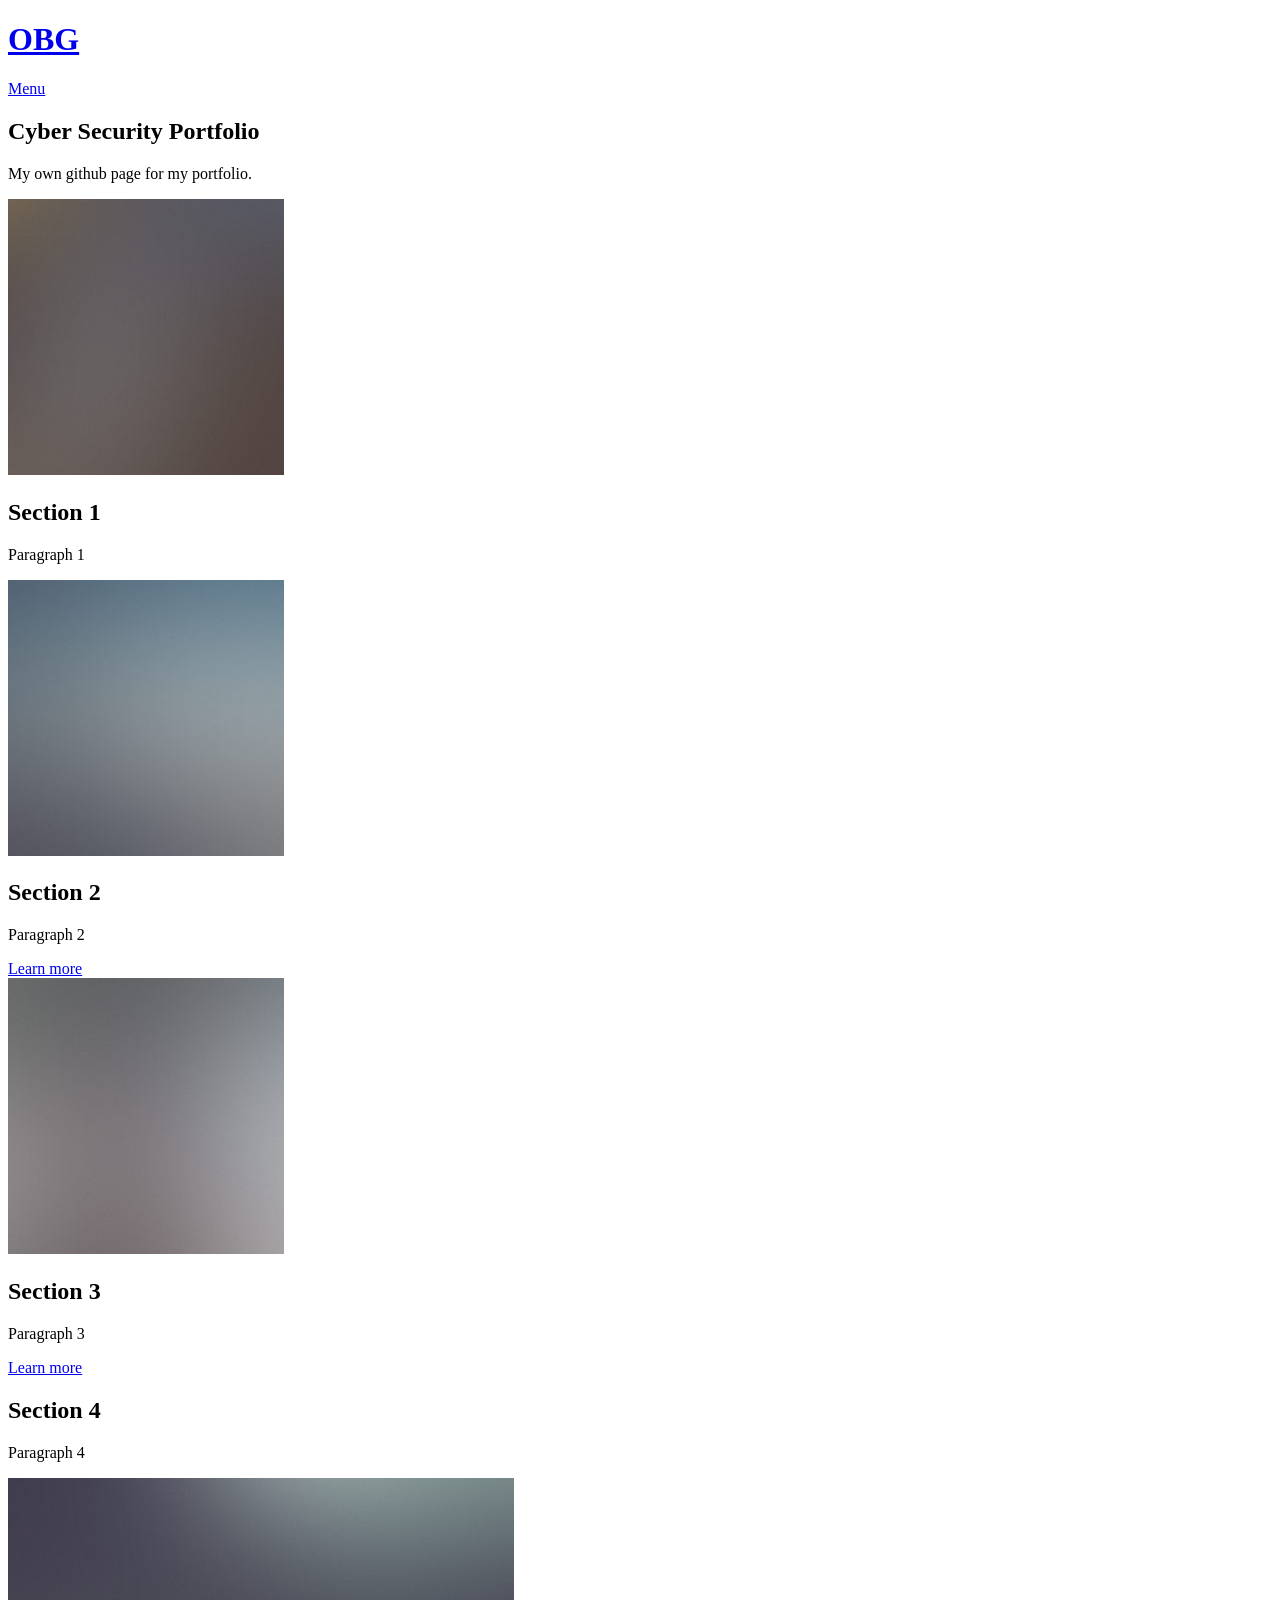
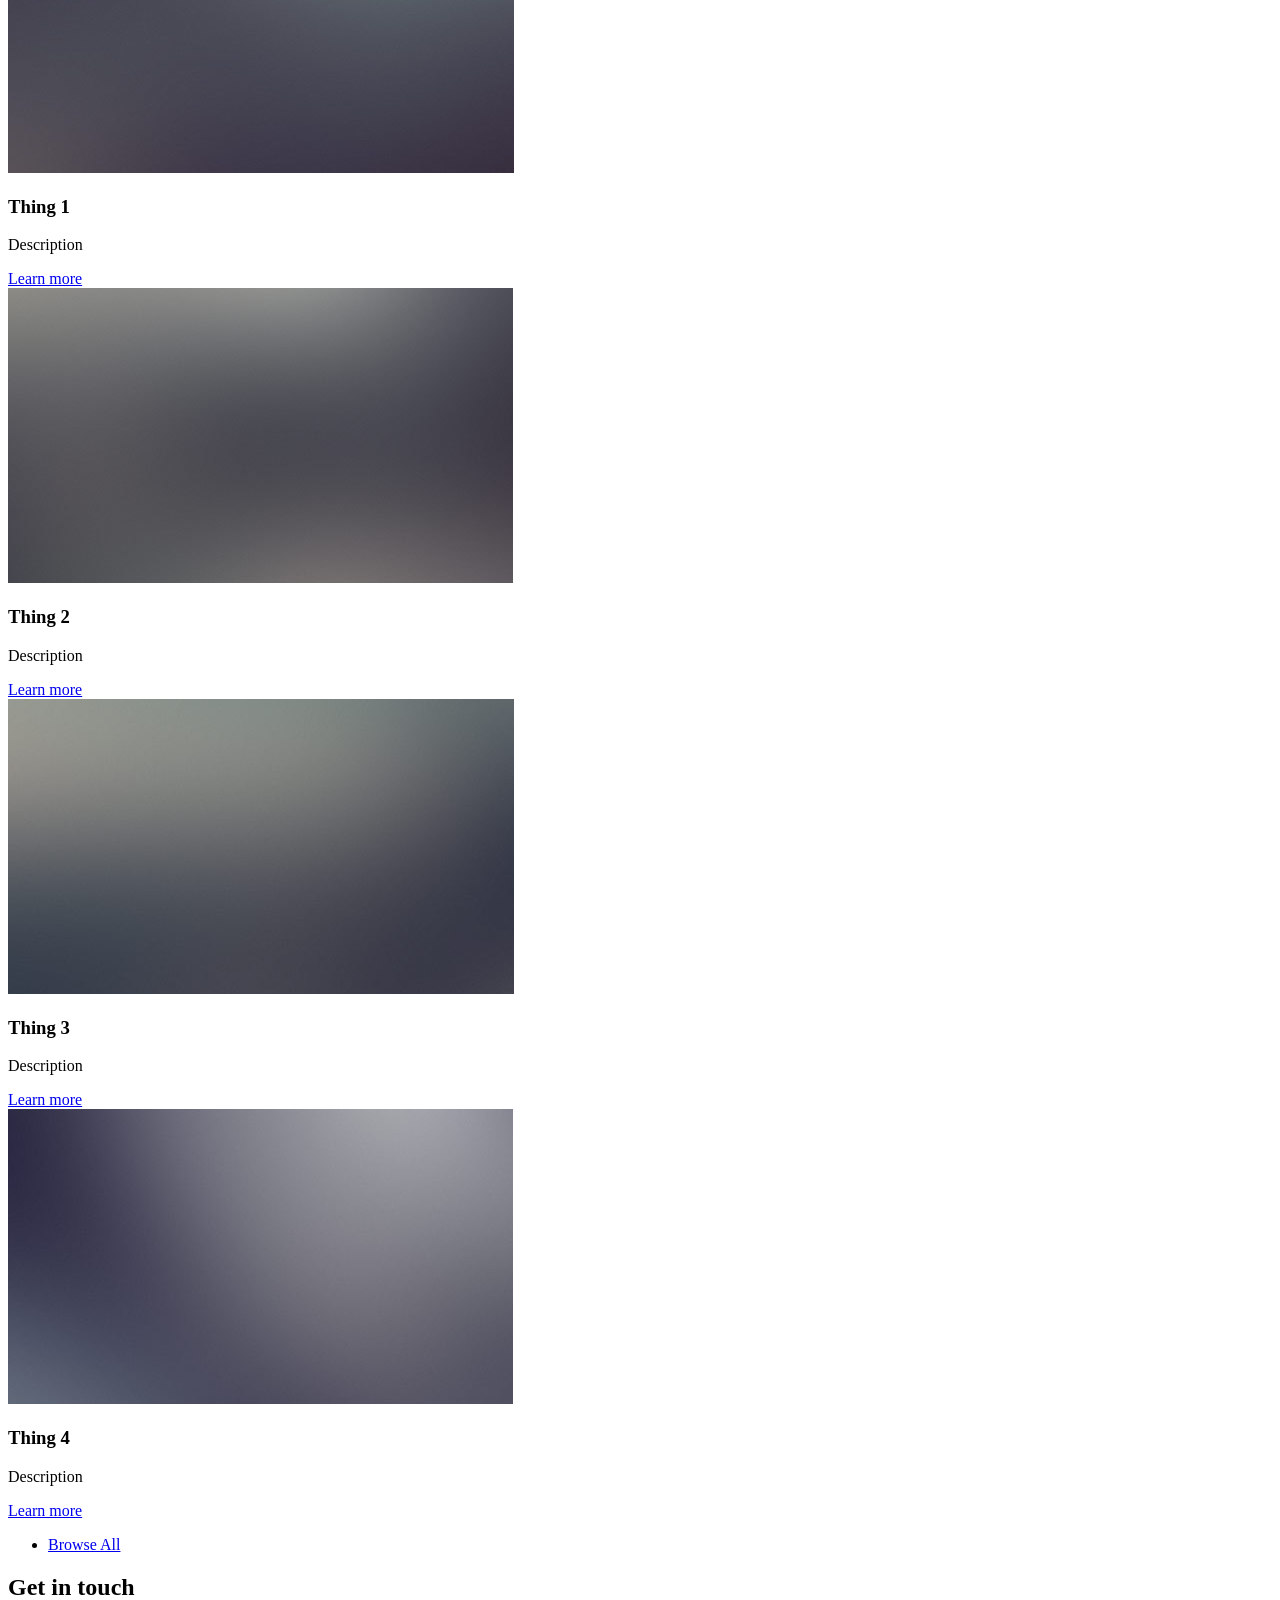
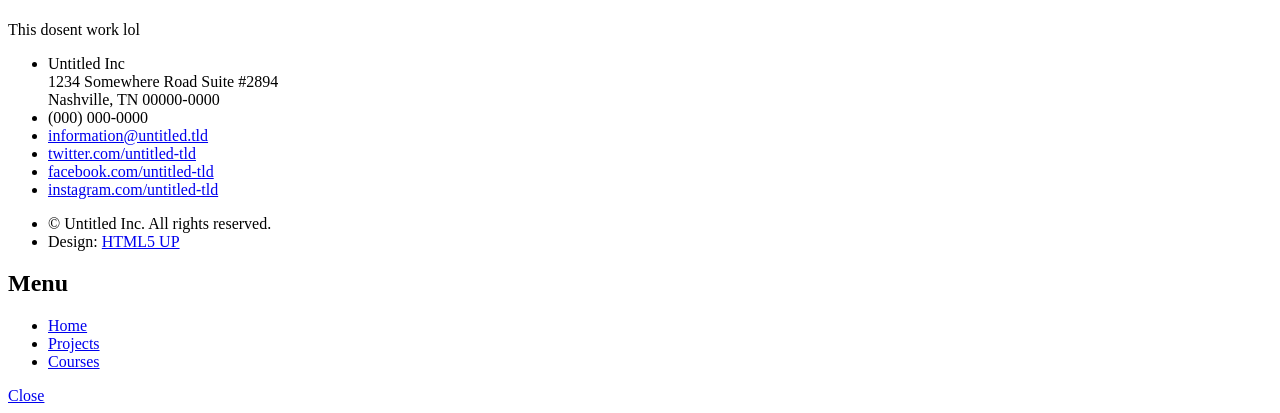
==== commit 7af62e57: "Update index.html" ====
--- a/index.html
+++ b/index.html
@@ -129,25 +129,7 @@
 						<div class="inner">
 							<h2 class="major">Get in touch</h2>
 							<p>This dosent work lol</p>
-							<form method="post" action="#">
-								<div class="fields">
-									<div class="field">
-										<label for="name">Name</label>
-										<input type="text" name="name" id="name" />
-									</div>
-									<div class="field">
-										<label for="email">Email</label>
-										<input type="email" name="email" id="email" />
-									</div>
-									<div class="field">
-										<label for="message">Message</label>
-										<textarea name="message" id="message" rows="4"></textarea>
-									</div>
-								</div>
-								<ul class="actions">
-									<li><input type="submit" value="Send Message" /></li>
-								</ul>
-							</form>
+							
 							<ul class="contact">
 								<li class="icon solid fa-home">
 									Untitled Inc<br />
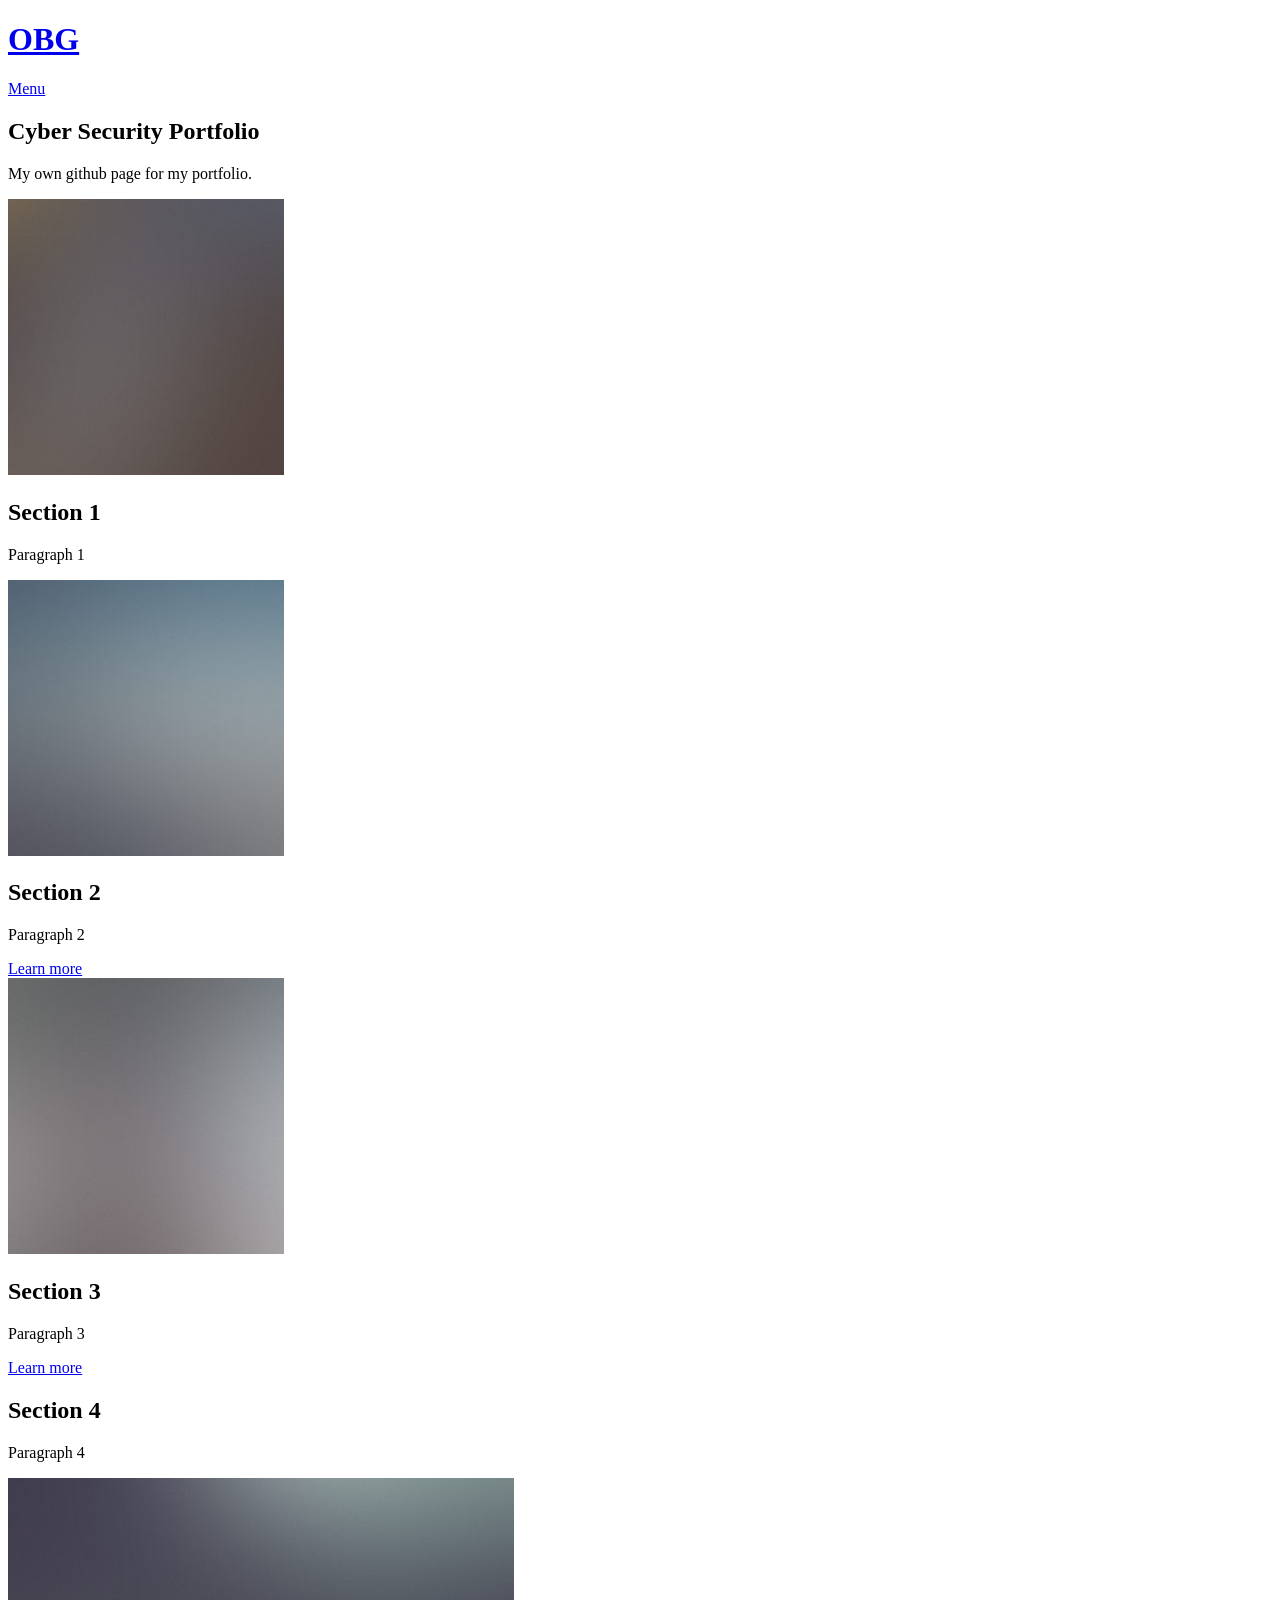
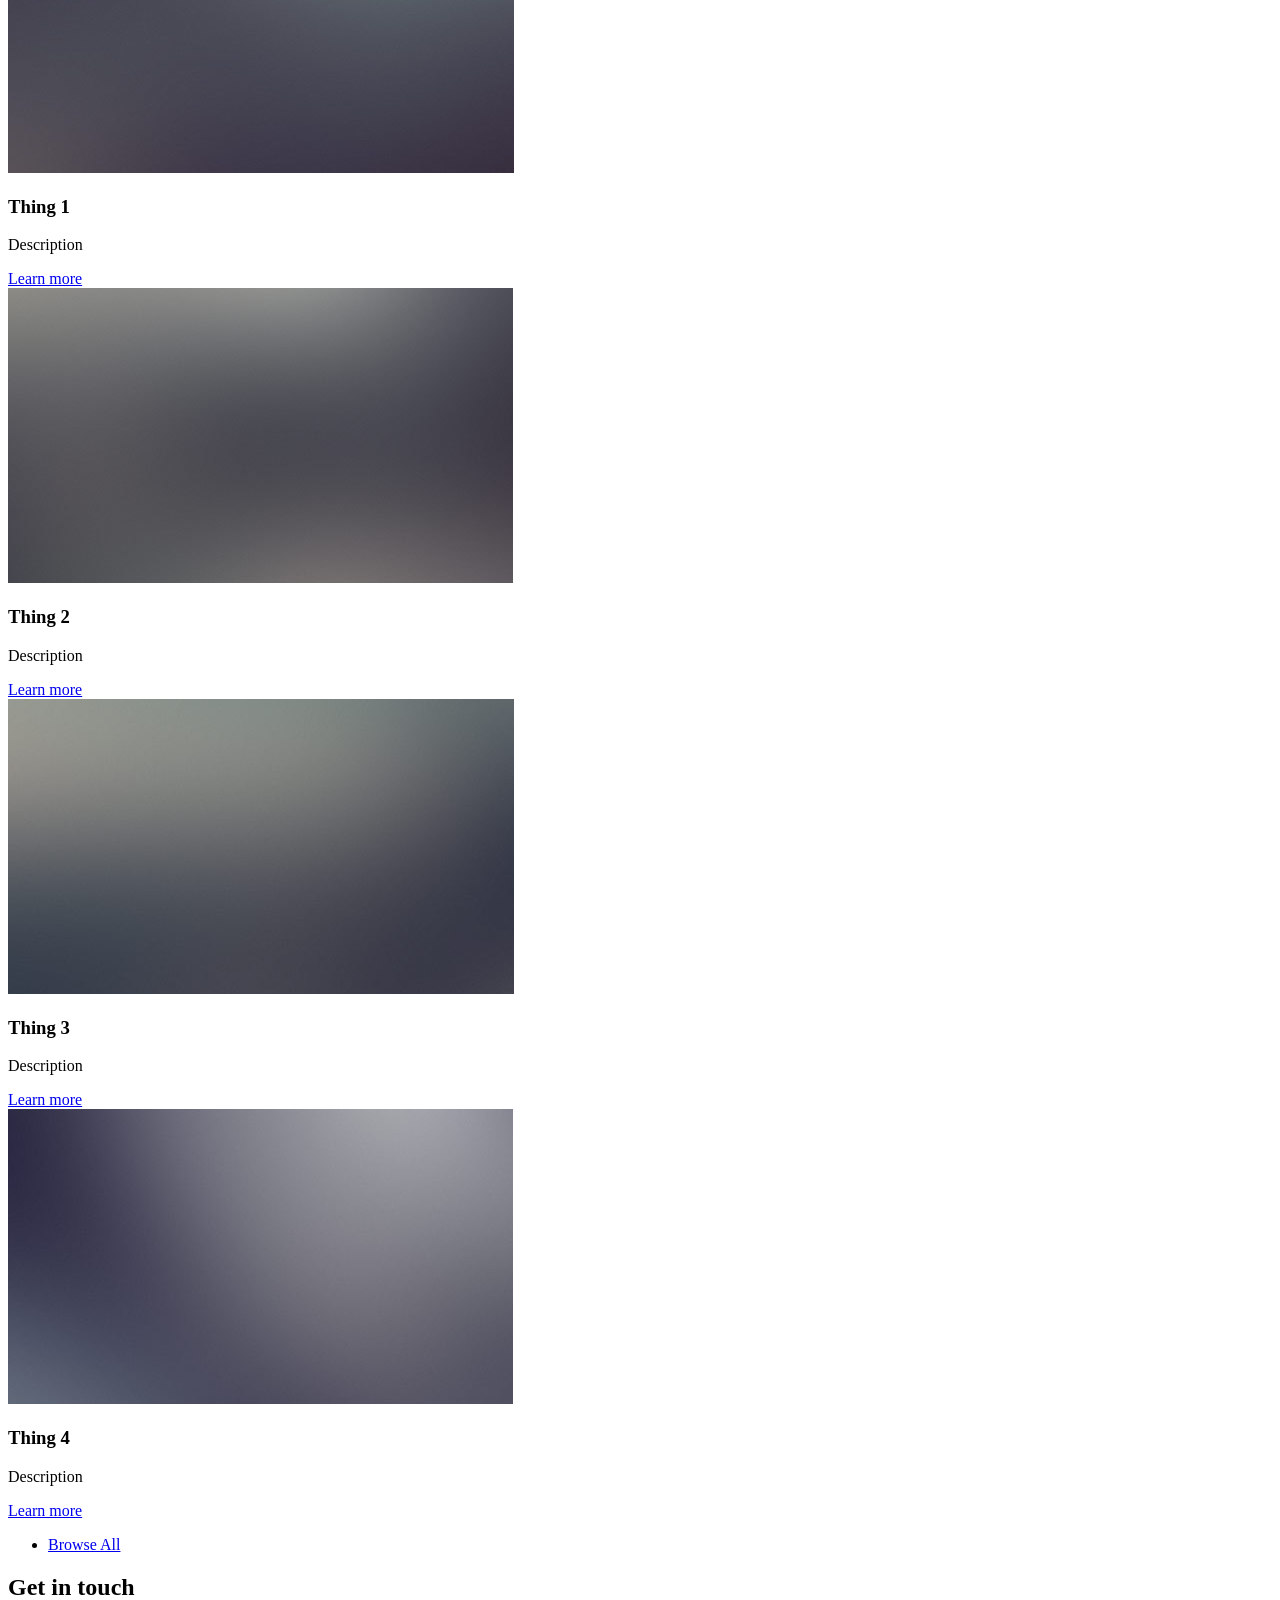
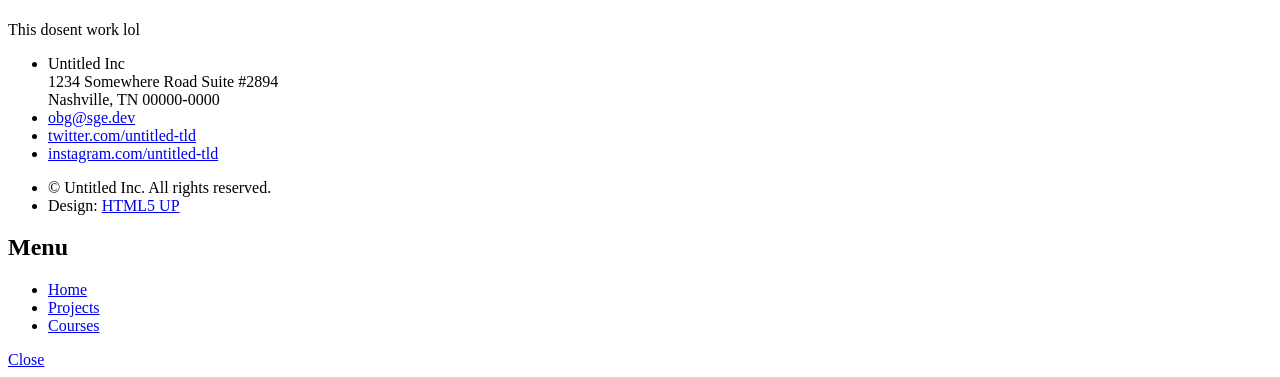
==== commit 443cf660: "Update index.html" ====
--- a/index.html
+++ b/index.html
@@ -6,7 +6,7 @@
 -->
 <html>
 	<head>
-		<title>Solid State by HTML5 UP</title>
+		<title>OBG Cyber Portfolio</title>
 		<meta charset="utf-8" />
 		<meta name="viewport" content="width=device-width, initial-scale=1, user-scalable=no" />
 		<link rel="stylesheet" href="assets/css/main.css" />
@@ -136,11 +136,7 @@
 									1234 Somewhere Road Suite #2894<br />
 									Nashville, TN 00000-0000
 								</li>
-								<li class="icon solid fa-phone">(000) 000-0000</li>
-								<li class="icon solid fa-envelope"><a href="#">information@untitled.tld</a></li>
-								<li class="icon brands fa-twitter"><a href="#">twitter.com/untitled-tld</a></li>
-								<li class="icon brands fa-facebook-f"><a href="#">facebook.com/untitled-tld</a></li>
-								<li class="icon brands fa-instagram"><a href="#">instagram.com/untitled-tld</a></li>
+								<li class="icon solid fa-envelope"><a href="#">obg@sge.dev</a></li> <li class="icon brands fa-twitter"><a href="#">twitter.com/untitled-tld</a></li> <li class="icon brands fa-instagram"><a href="#">instagram.com/untitled-tld</a></li>
 							</ul>
 							<ul class="copyright">
 								<li>&copy; Untitled Inc. All rights reserved.</li><li>Design: <a href="http://html5up.net">HTML5 UP</a></li>
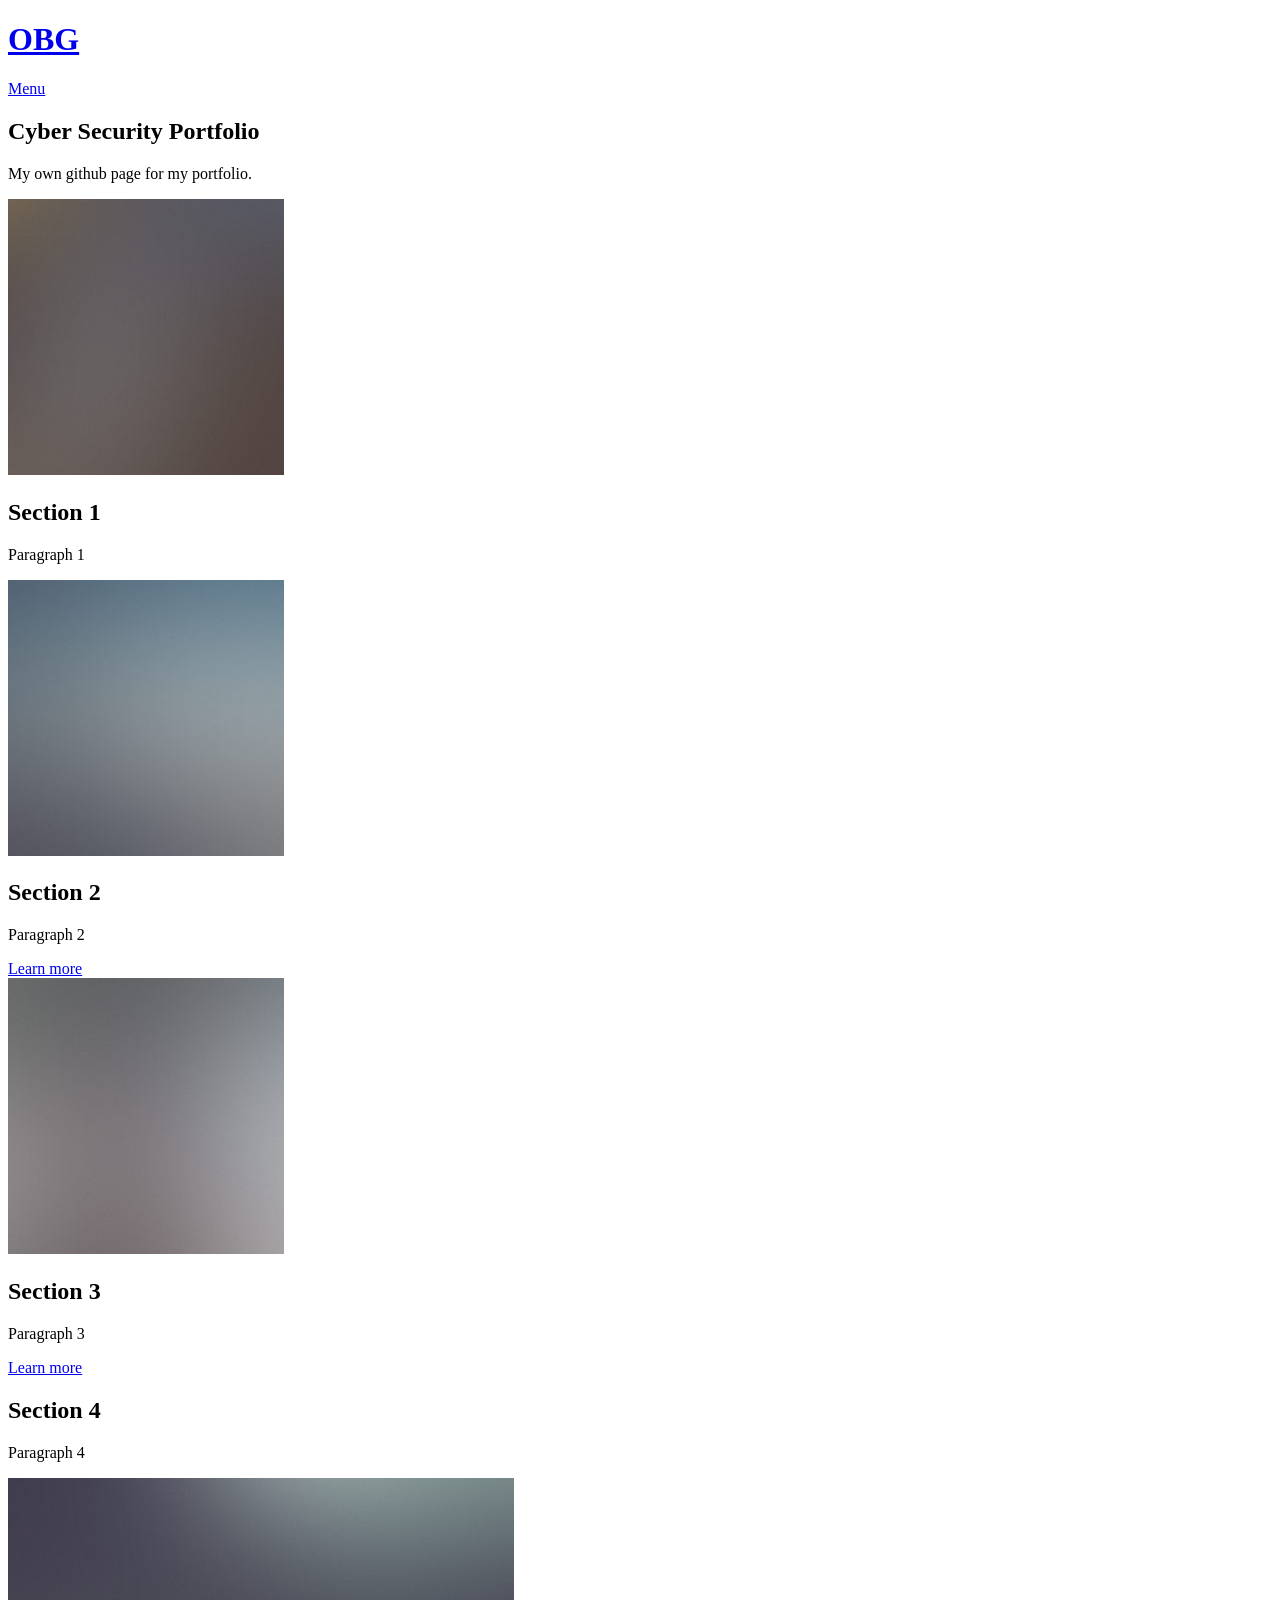
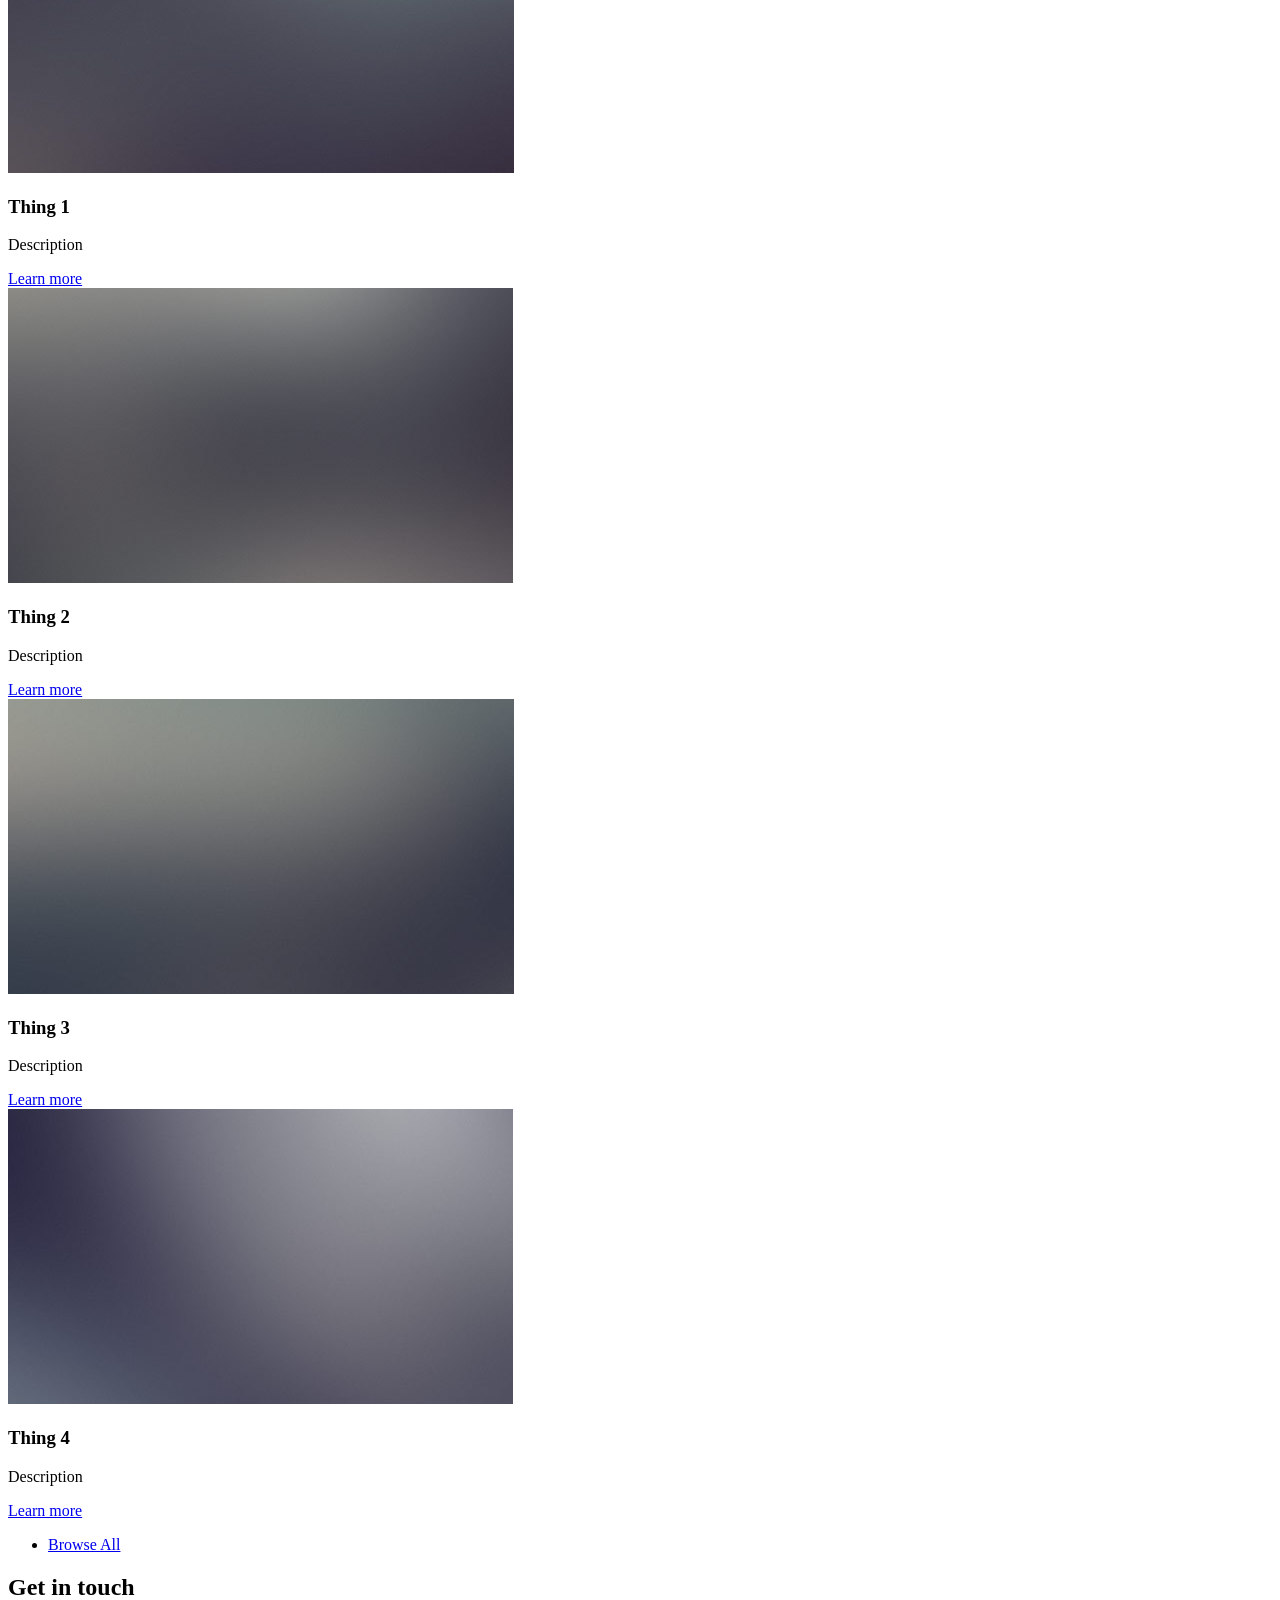
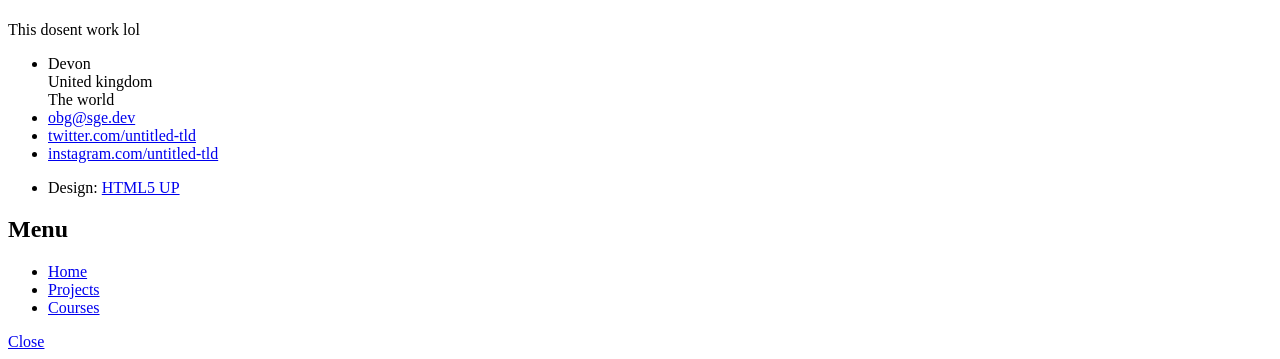
==== commit d8daec19: "Update index.html" ====
--- a/index.html
+++ b/index.html
@@ -132,14 +132,14 @@
 							
 							<ul class="contact">
 								<li class="icon solid fa-home">
-									Untitled Inc<br />
-									1234 Somewhere Road Suite #2894<br />
-									Nashville, TN 00000-0000
+									Devon<br />
+									United kingdom<br />
+									The world
 								</li>
 								<li class="icon solid fa-envelope"><a href="#">obg@sge.dev</a></li> <li class="icon brands fa-twitter"><a href="#">twitter.com/untitled-tld</a></li> <li class="icon brands fa-instagram"><a href="#">instagram.com/untitled-tld</a></li>
 							</ul>
 							<ul class="copyright">
-								<li>&copy; Untitled Inc. All rights reserved.</li><li>Design: <a href="http://html5up.net">HTML5 UP</a></li>
+								<li>Design: <a href="http://html5up.net">HTML5 UP</a></li>
 							</ul>
 						</div>
 					</section>
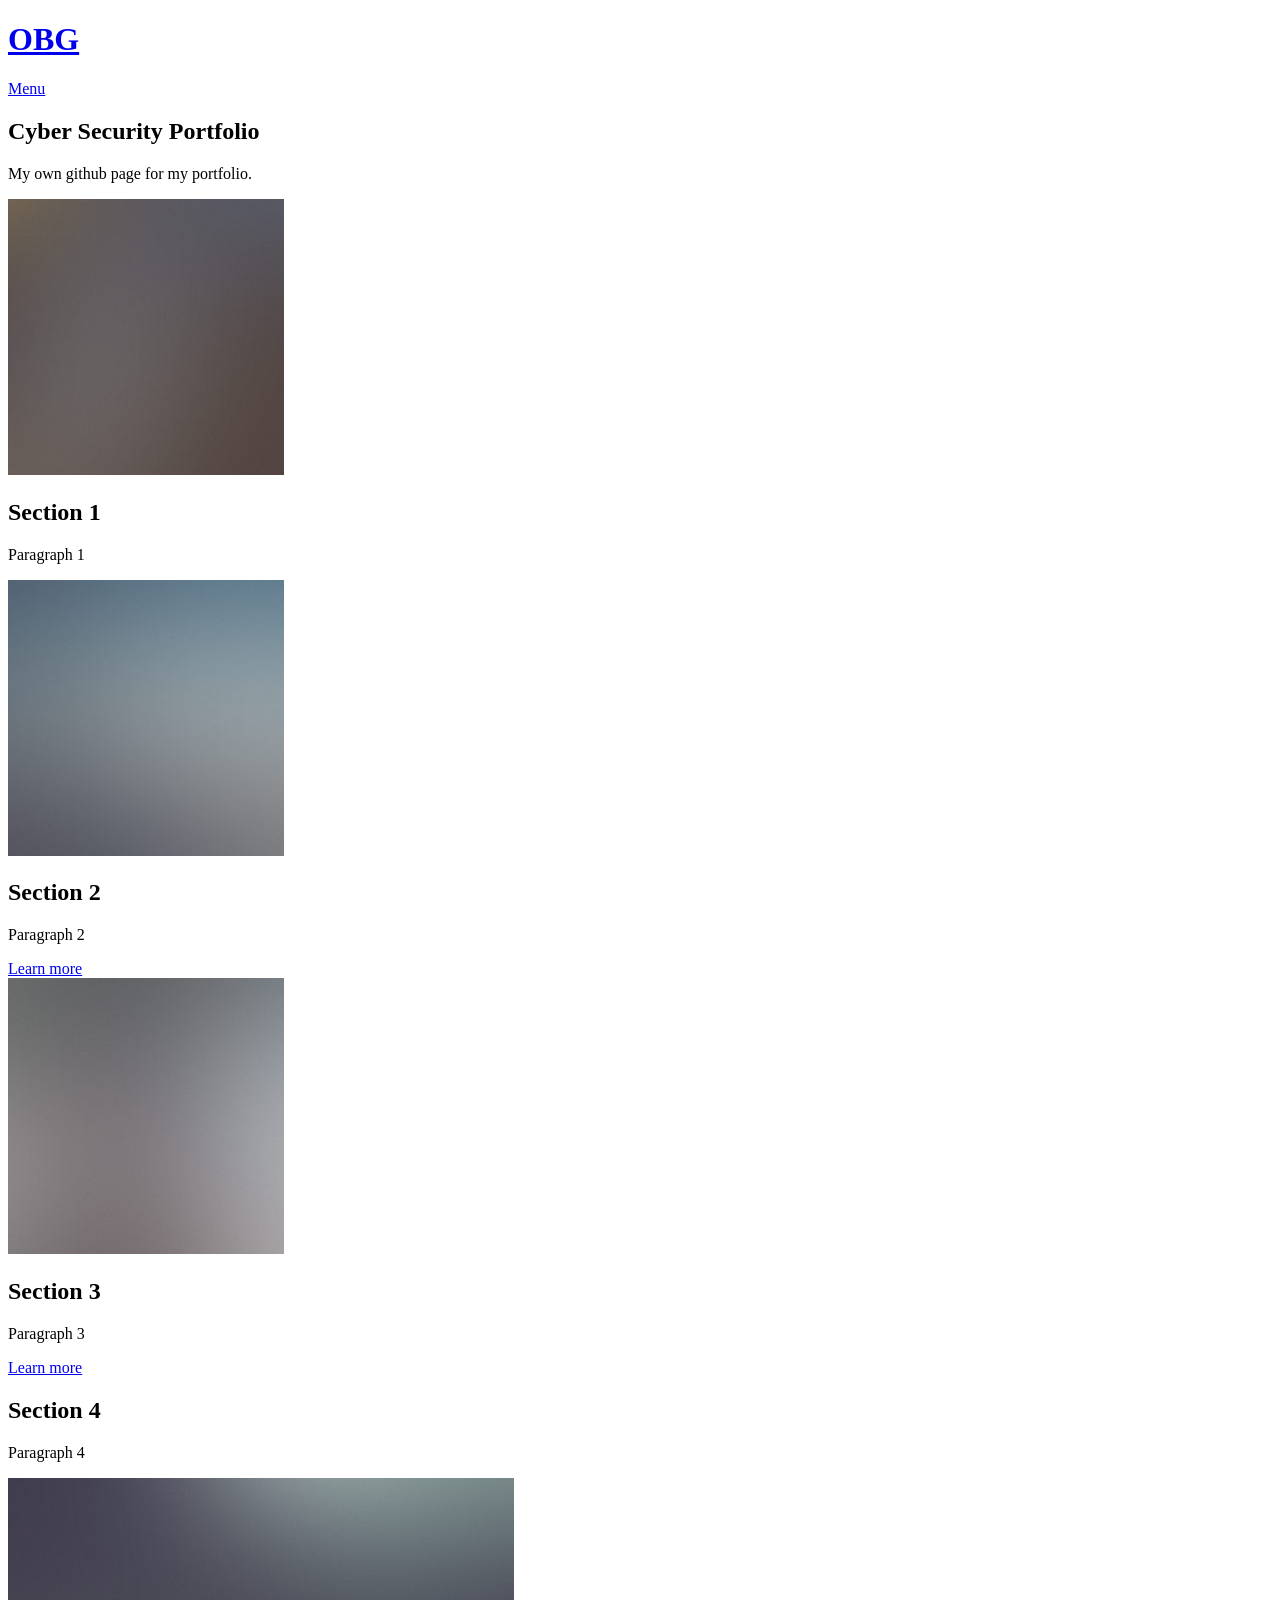
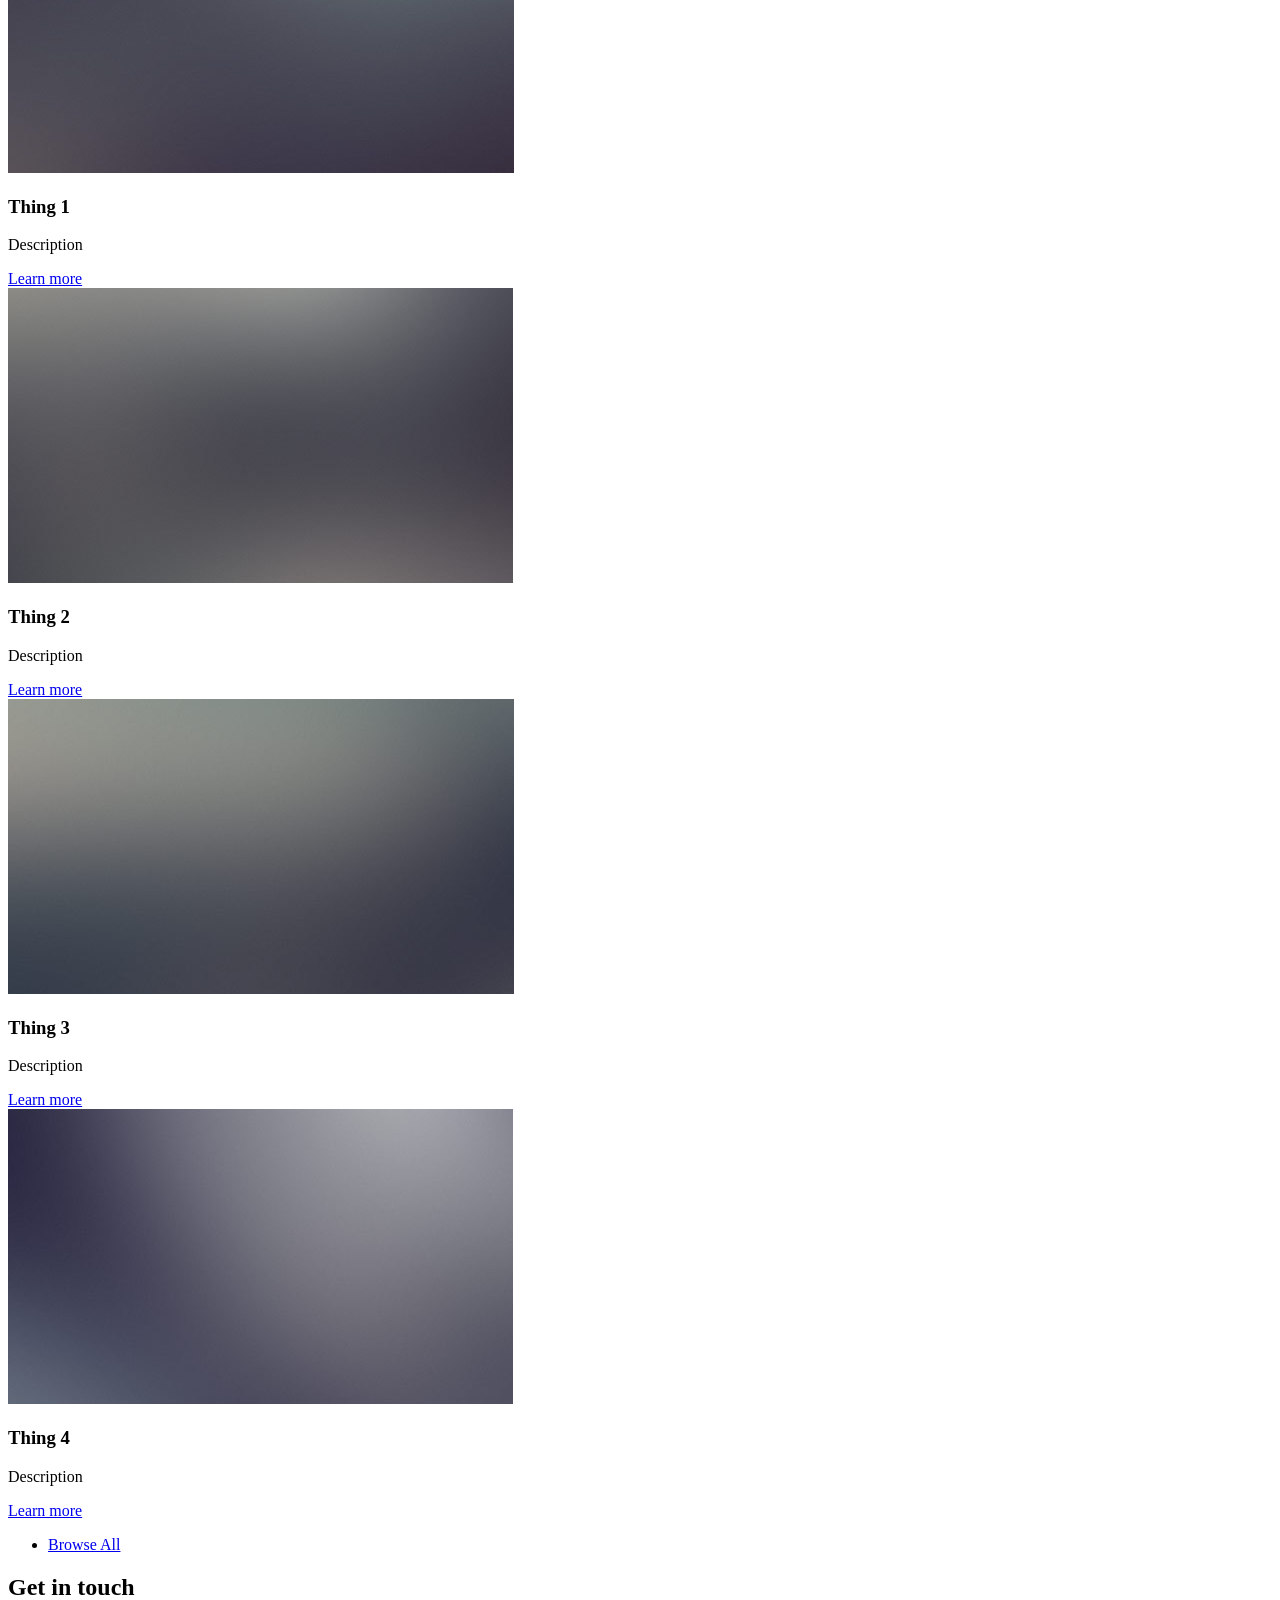
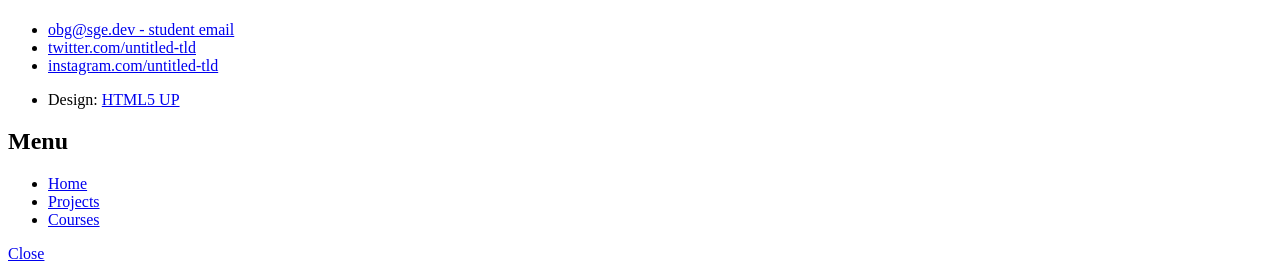
==== commit e049d71d: "Update index.html" ====
--- a/index.html
+++ b/index.html
@@ -128,15 +128,11 @@
 					<section id="footer">
 						<div class="inner">
 							<h2 class="major">Get in touch</h2>
-							<p>This dosent work lol</p>
 							
 							<ul class="contact">
-								<li class="icon solid fa-home">
-									Devon<br />
-									United kingdom<br />
-									The world
-								</li>
-								<li class="icon solid fa-envelope"><a href="#">obg@sge.dev</a></li> <li class="icon brands fa-twitter"><a href="#">twitter.com/untitled-tld</a></li> <li class="icon brands fa-instagram"><a href="#">instagram.com/untitled-tld</a></li>
+								<li class="icon solid fa-envelope"><a href="#">obg@sge.dev - student email</a></li>
+								<li class="icon brands fa-twitter"><a href="#">twitter.com/untitled-tld</a></li>
+								<li class="icon brands fa-instagram"><a href="#">instagram.com/untitled-tld</a></li>
 							</ul>
 							<ul class="copyright">
 								<li>Design: <a href="http://html5up.net">HTML5 UP</a></li>
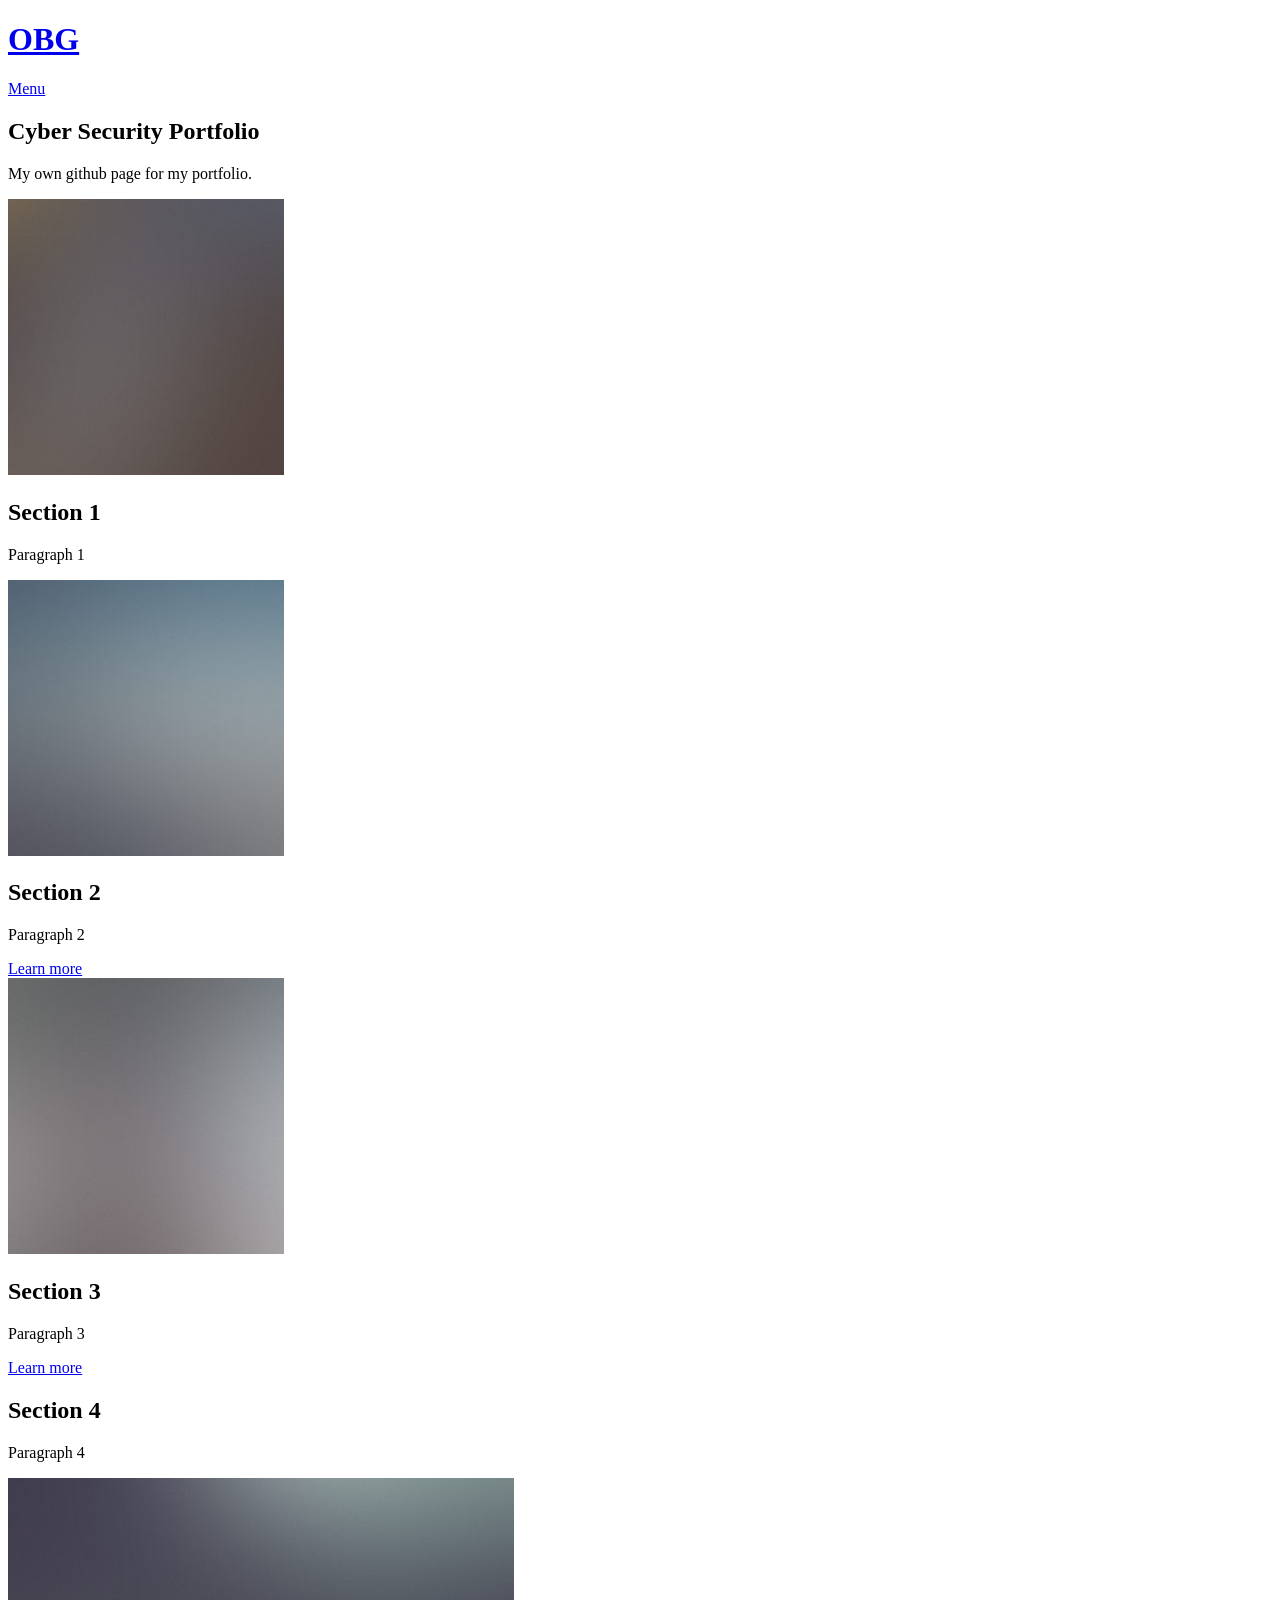
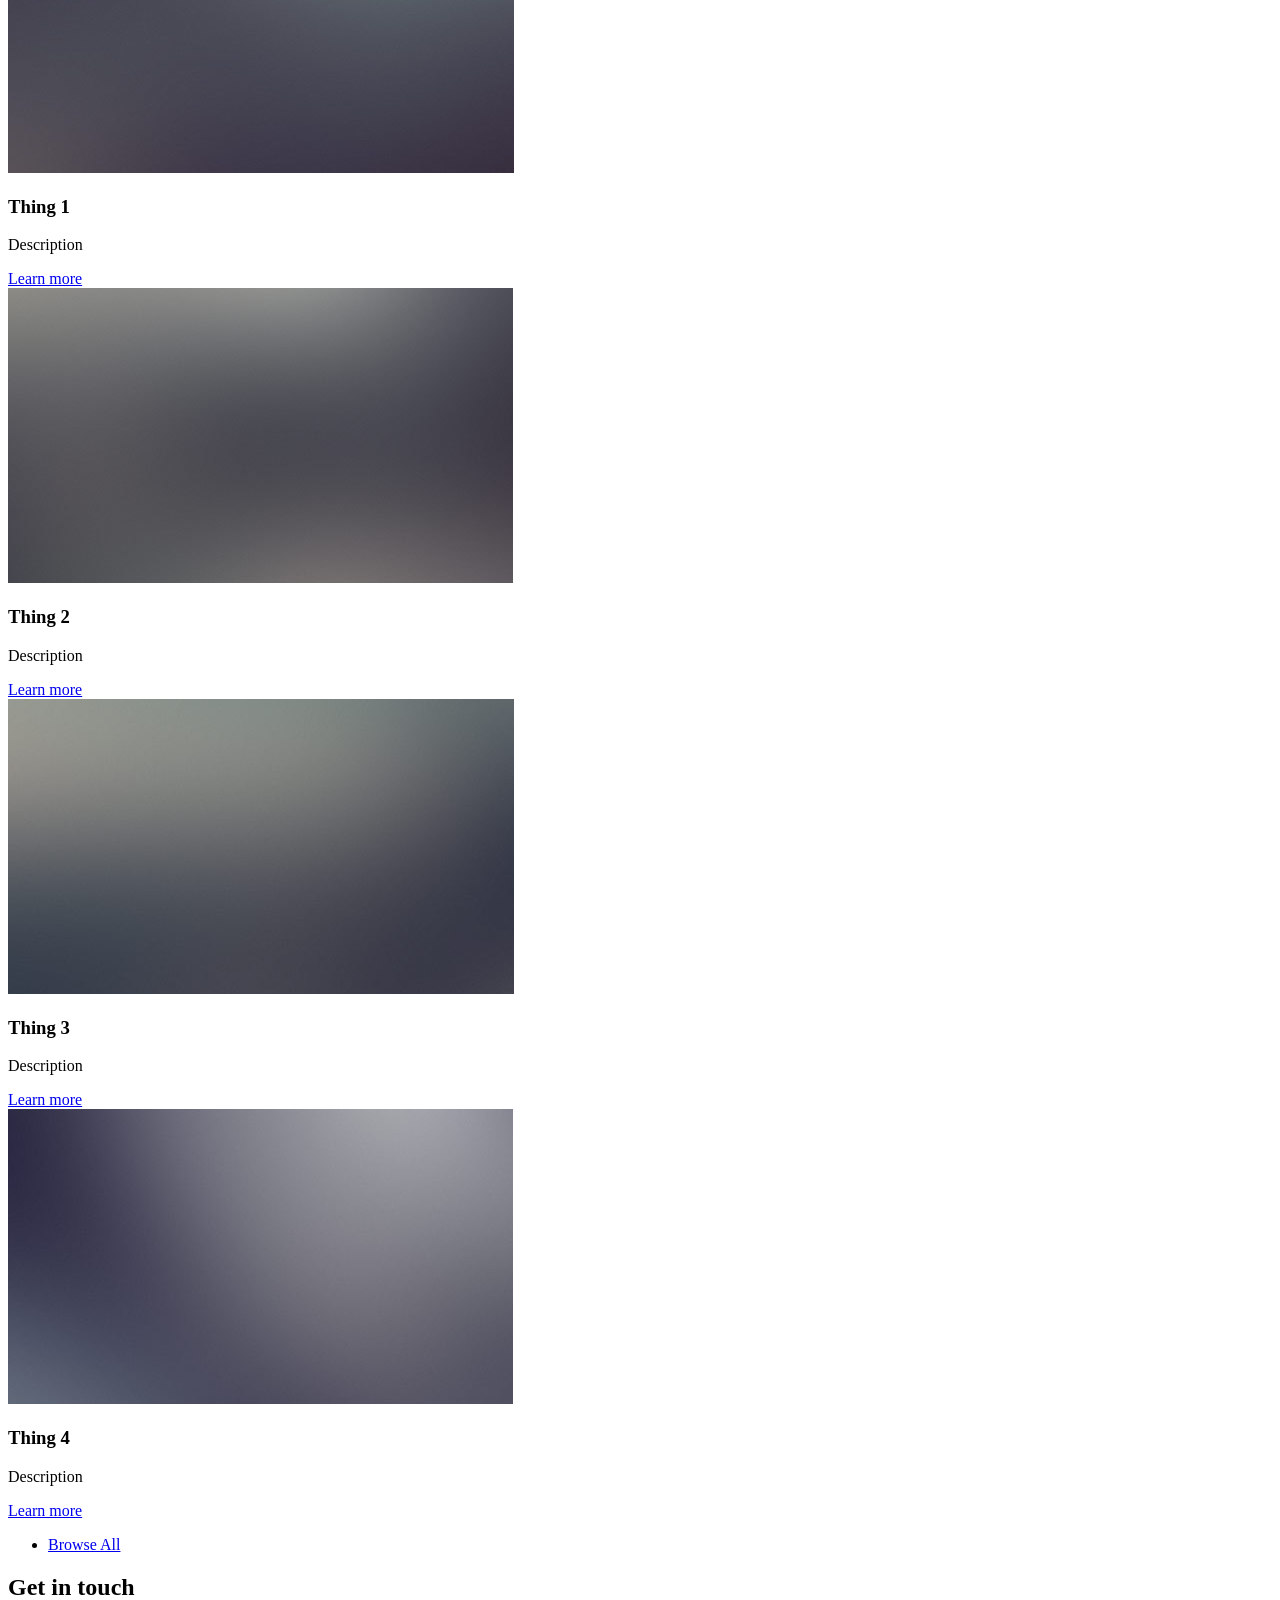
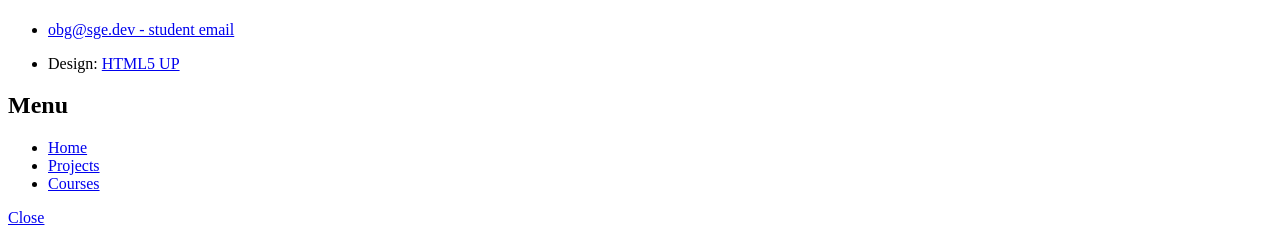
==== commit 3ed08cfa: "Update index.html" ====
--- a/index.html
+++ b/index.html
@@ -131,8 +131,10 @@
 							
 							<ul class="contact">
 								<li class="icon solid fa-envelope"><a href="#">obg@sge.dev - student email</a></li>
+								<!--
 								<li class="icon brands fa-twitter"><a href="#">twitter.com/untitled-tld</a></li>
 								<li class="icon brands fa-instagram"><a href="#">instagram.com/untitled-tld</a></li>
+								-->
 							</ul>
 							<ul class="copyright">
 								<li>Design: <a href="http://html5up.net">HTML5 UP</a></li>
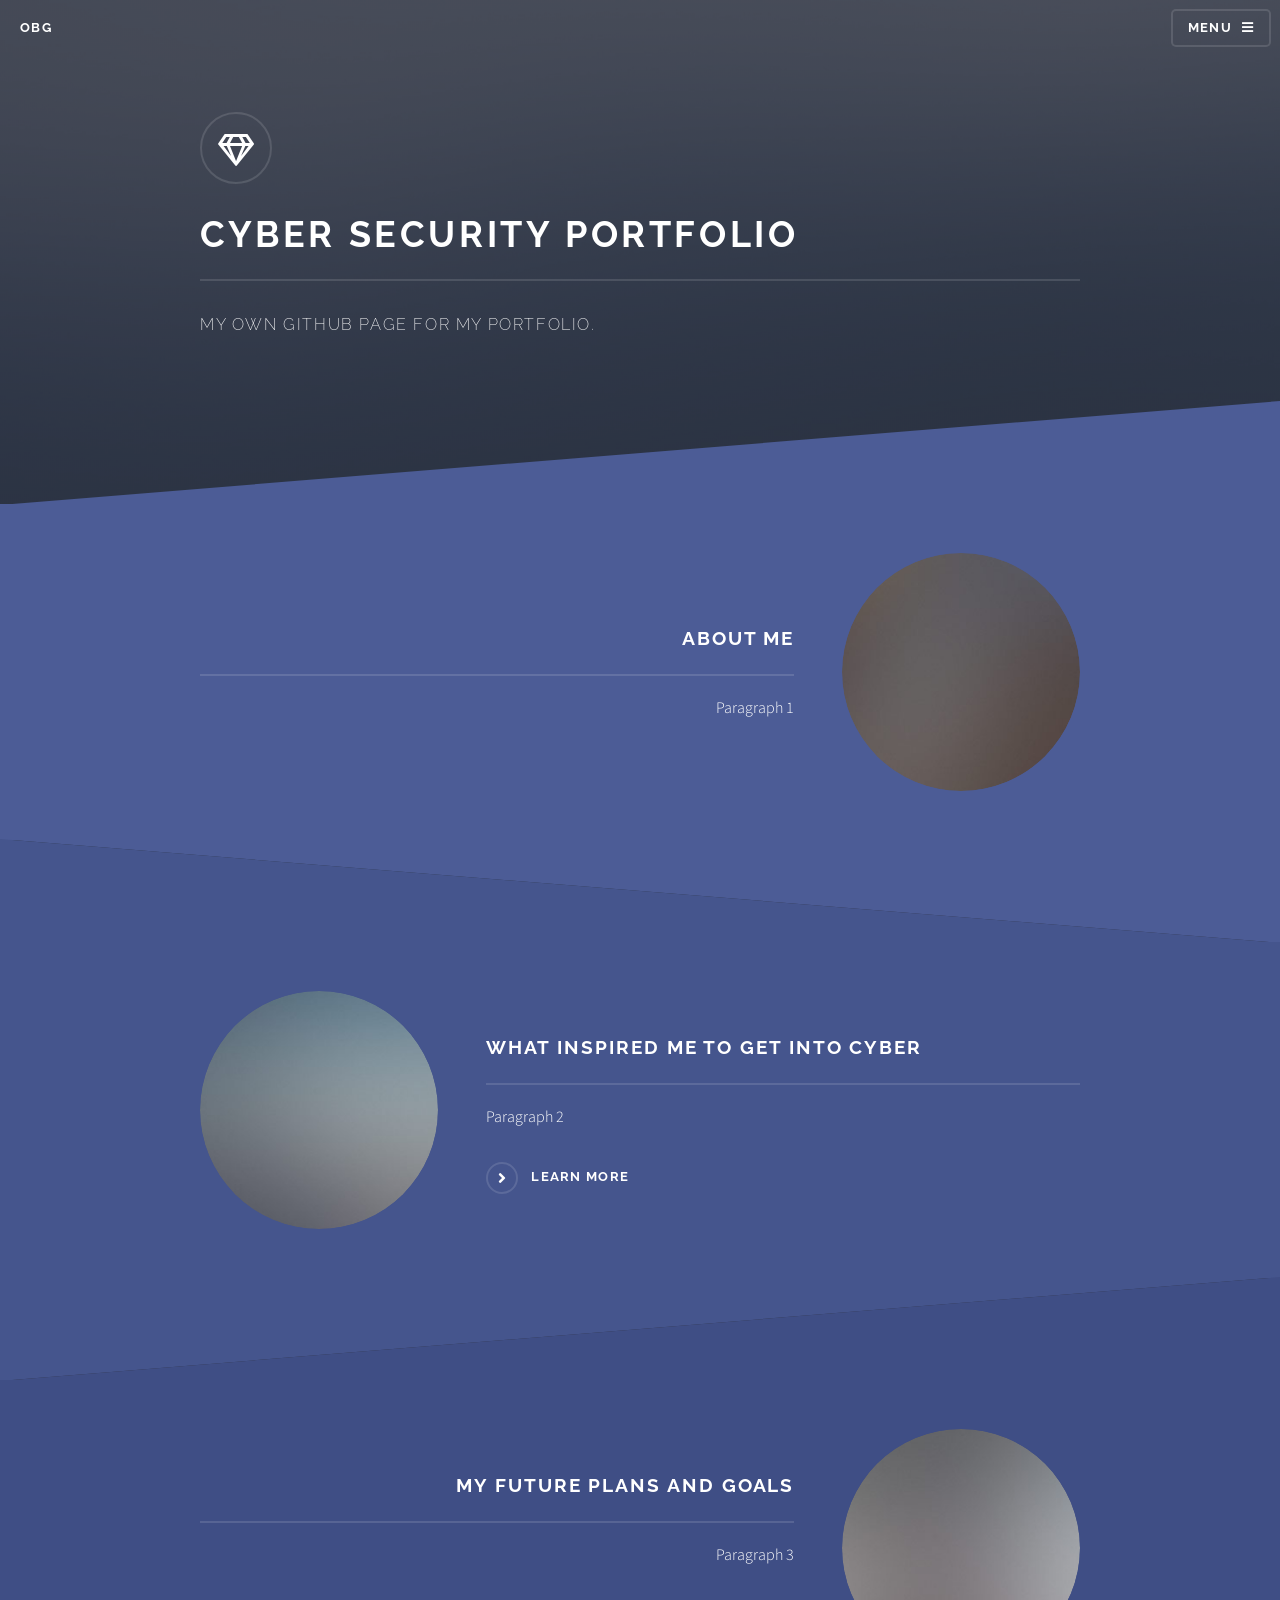
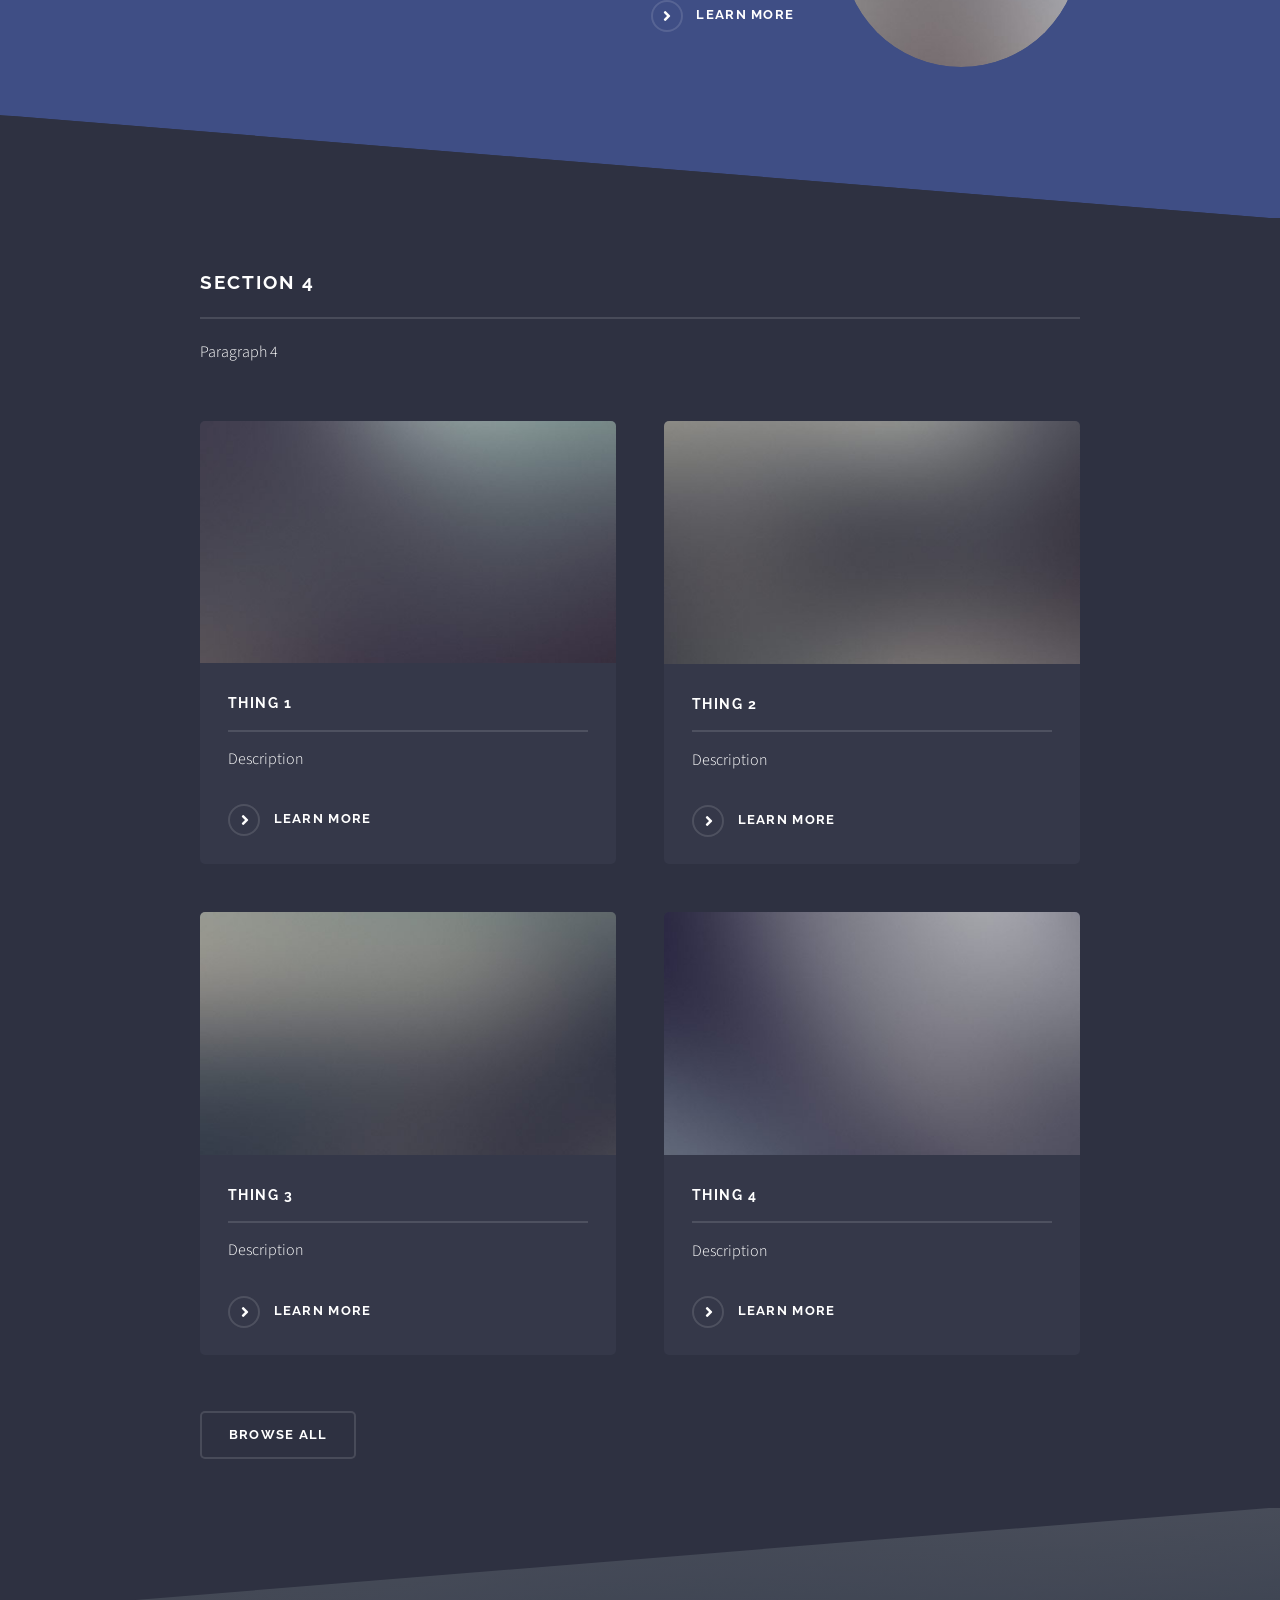
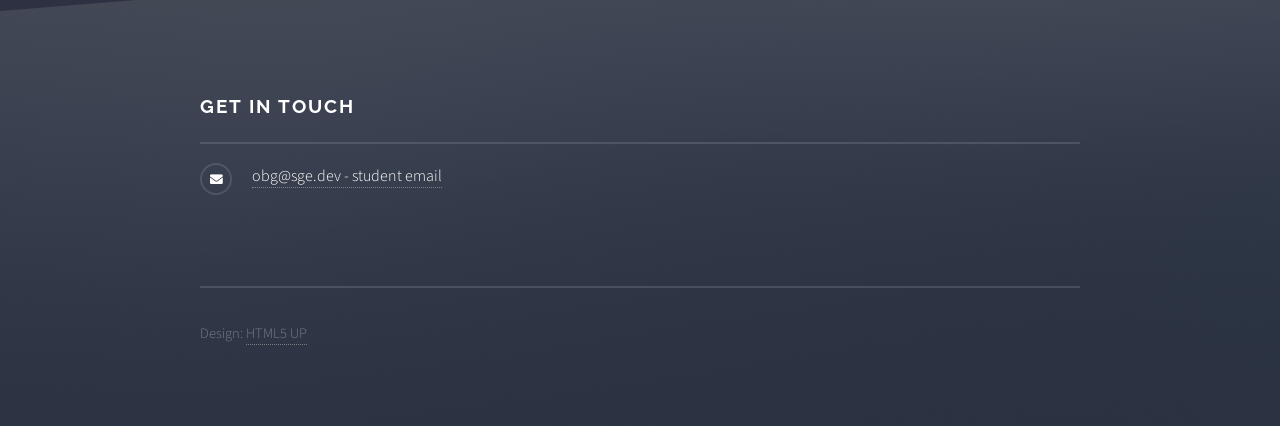
==== commit 5c5c84e4: "17/6/26 12:21" ====
--- a/index.html
+++ b/index.html
@@ -55,7 +55,7 @@
 								<div class="inner">
 									<a href="#" class="image"><img src="images/pic01.jpg" alt="" /></a>
 									<div class="content">
-										<h2 class="major">Section 1</h2>
+										<h2 class="major">About me</h2>
 										<p>Paragraph 1</p>
 									</div>
 								</div>
@@ -66,7 +66,7 @@
 								<div class="inner">
 									<a href="#" class="image"><img src="images/pic02.jpg" alt="" /></a>
 									<div class="content">
-										<h2 class="major">Section 2</h2>
+										<h2 class="major">What inspired me to get into cyber</h2>
 										<p>Paragraph 2</p>
 										<a href="#" class="special">Learn more</a>
 									</div>
@@ -78,7 +78,7 @@
 								<div class="inner">
 									<a href="#" class="image"><img src="images/pic03.jpg" alt="" /></a>
 									<div class="content">
-										<h2 class="major">Section 3</h2>
+										<h2 class="major">My future plans and goals</h2>
 										<p>Paragraph 3</p>
 										<a href="#" class="special">Learn more</a>
 									</div>
--- a/assets/css/main.css
+++ b/assets/css/main.css
@@ -1,10 +1,10 @@
 @import url(fontawesome-all.min.css);
 @import url("https://fonts.googleapis.com/css?family=Raleway:200,700|Source+Sans+Pro:300,600,300italic,600italic");
 
-/*
-	Solid State by HTML5 UP
-	html5up.net | @ajlkn
-	Free for personal and commercial use under the CCA 3.0 license (html5up.net/license)
+/*
+	Solid State by HTML5 UP
+	html5up.net | @ajlkn
+	Free for personal and commercial use under the CCA 3.0 license (html5up.net/license)
 */
 
 html, body, div, span, applet, object,
@@ -101,11 +101,11 @@
 	body {
 		background-color: #2e3141;
 		background-image: linear-gradient(to top, rgba(46, 49, 65, 0.8), rgba(46, 49, 65, 0.8)), url("../../images/bg.jpg");
-		background-size: auto,+		background-size: auto,
  cover;
-		background-attachment: fixed,+		background-attachment: fixed,
  fixed;
-		background-position: center,+		background-position: center,
  center;
 	}
 
@@ -3222,6 +3222,85 @@
 					text-align: right;
 					margin-left: 0;
 					padding-right: 1.25em;
+				}
+
+		}
+
+/* Long features */
+	.long-features {
+		display: -moz-flex;
+		display: -webkit-flex;
+		display: -ms-flex;
+		display: flex;
+		-moz-flex-wrap: wrap;
+		-webkit-flex-wrap: wrap;
+		-ms-flex-wrap: wrap;
+		flex-wrap: wrap;
+		margin: 0 0 2em 0;
+	}
+
+		.long-features article {
+			padding: 1.75em 1.75em 0.1em 1.75em ;
+			background-color: #353849;
+			border-radius: 5px;
+			margin: 1.5em 3em 1.5em 0;
+			width: calc(70% - 1.5em);
+		}
+
+			.long-features article:nth-child(2n) {
+				margin-right: 0;
+			}
+
+			.long-features article .image {
+				border-radius: 5px 5px 0 0;
+				display: block;
+				margin-bottom: 1.75em;
+				margin-left: -1.75em;
+				margin-top: -1.75em;
+				position: relative;
+				width: calc(100% + 3.5em);
+			}
+
+				.long-features article .image img {
+					border-radius: 5px 5px 0 0;
+					width: 100%;
+				}
+
+		@media screen and (max-width: 980px) {
+
+			.long-features article {
+				margin: 1em 2em 1em 0;
+				width: calc(50% - 1em);
+			}
+
+		}
+
+		@media screen and (max-width: 736px) {
+
+			.long-features article {
+				padding: 1.5em 1.5em 0.1em 1.5em ;
+				margin: 0.875em 1.75em 0.875em 0;
+				width: calc(50% - 0.875em - 1px);
+			}
+
+				.long-features article .image {
+					margin-bottom: 1.5em;
+					margin-left: -1.5em;
+					margin-top: -1.5em;
+					width: calc(100% + 3em);
+				}
+
+		}
+
+		@media screen and (max-width: 480px) {
+
+			.long-features {
+				display: block;
+			}
+
+				.long-features article {
+					width: 100%;
+					margin: 0 0 2em 0 !important;
 				}
 
 		}
@@ -3467,9 +3546,9 @@
 				padding: 7em 0 8.25em 0 ;
 				background-color: #2e3141;
 				background-image: linear-gradient(to top, rgba(46, 49, 65, 0.8), rgba(46, 49, 65, 0.8)), url("../../images/bg.jpg");
-				background-size: auto,+				background-size: auto,
  cover;
-				background-position: center,+				background-position: center,
  center;
 				margin-bottom: -6.5em;
 			}
@@ -3579,9 +3658,9 @@
 			padding: 9em 0 6.25em 0 ;
 			background-color: #2e3141;
 			background-image: linear-gradient(to top, rgba(46, 49, 65, 0.8), rgba(46, 49, 65, 0.8)), url("../../images/bg.jpg");
-			background-size: auto,+			background-size: auto,
  cover;
-			background-position: center,+			background-position: center,
  0% 30%;
 			margin-bottom: -6.5em;
 		}
@@ -3592,9 +3671,9 @@
 
 		#wrapper > header {
 			padding: 11em 3em 7.375em 3em ;
-			background-size: auto,+			background-size: auto,
  cover;
-			background-position: center,+			background-position: center,
  0% 0%;
 			margin-bottom: -4.75em;
 		}
@@ -3609,7 +3688,7 @@
 
 		#wrapper > header {
 			padding: 6.5em 2em 3em 2em ;
-			background-size: auto,+			background-size: auto,
  125%;
 			margin-bottom: -2.5em;
 		}
@@ -4072,9 +4151,9 @@
 		#footer {
 			background-color: #2e3141;
 			background-image: linear-gradient(to top, rgba(46, 49, 65, 0.8), rgba(46, 49, 65, 0.8)), url("../../images/bg.jpg");
-			background-size: auto,+			background-size: auto,
  cover;
-			background-position: center,+			background-position: center,
  center;
 			margin-top: -6.5em;
 			padding-top: 6.5em;
